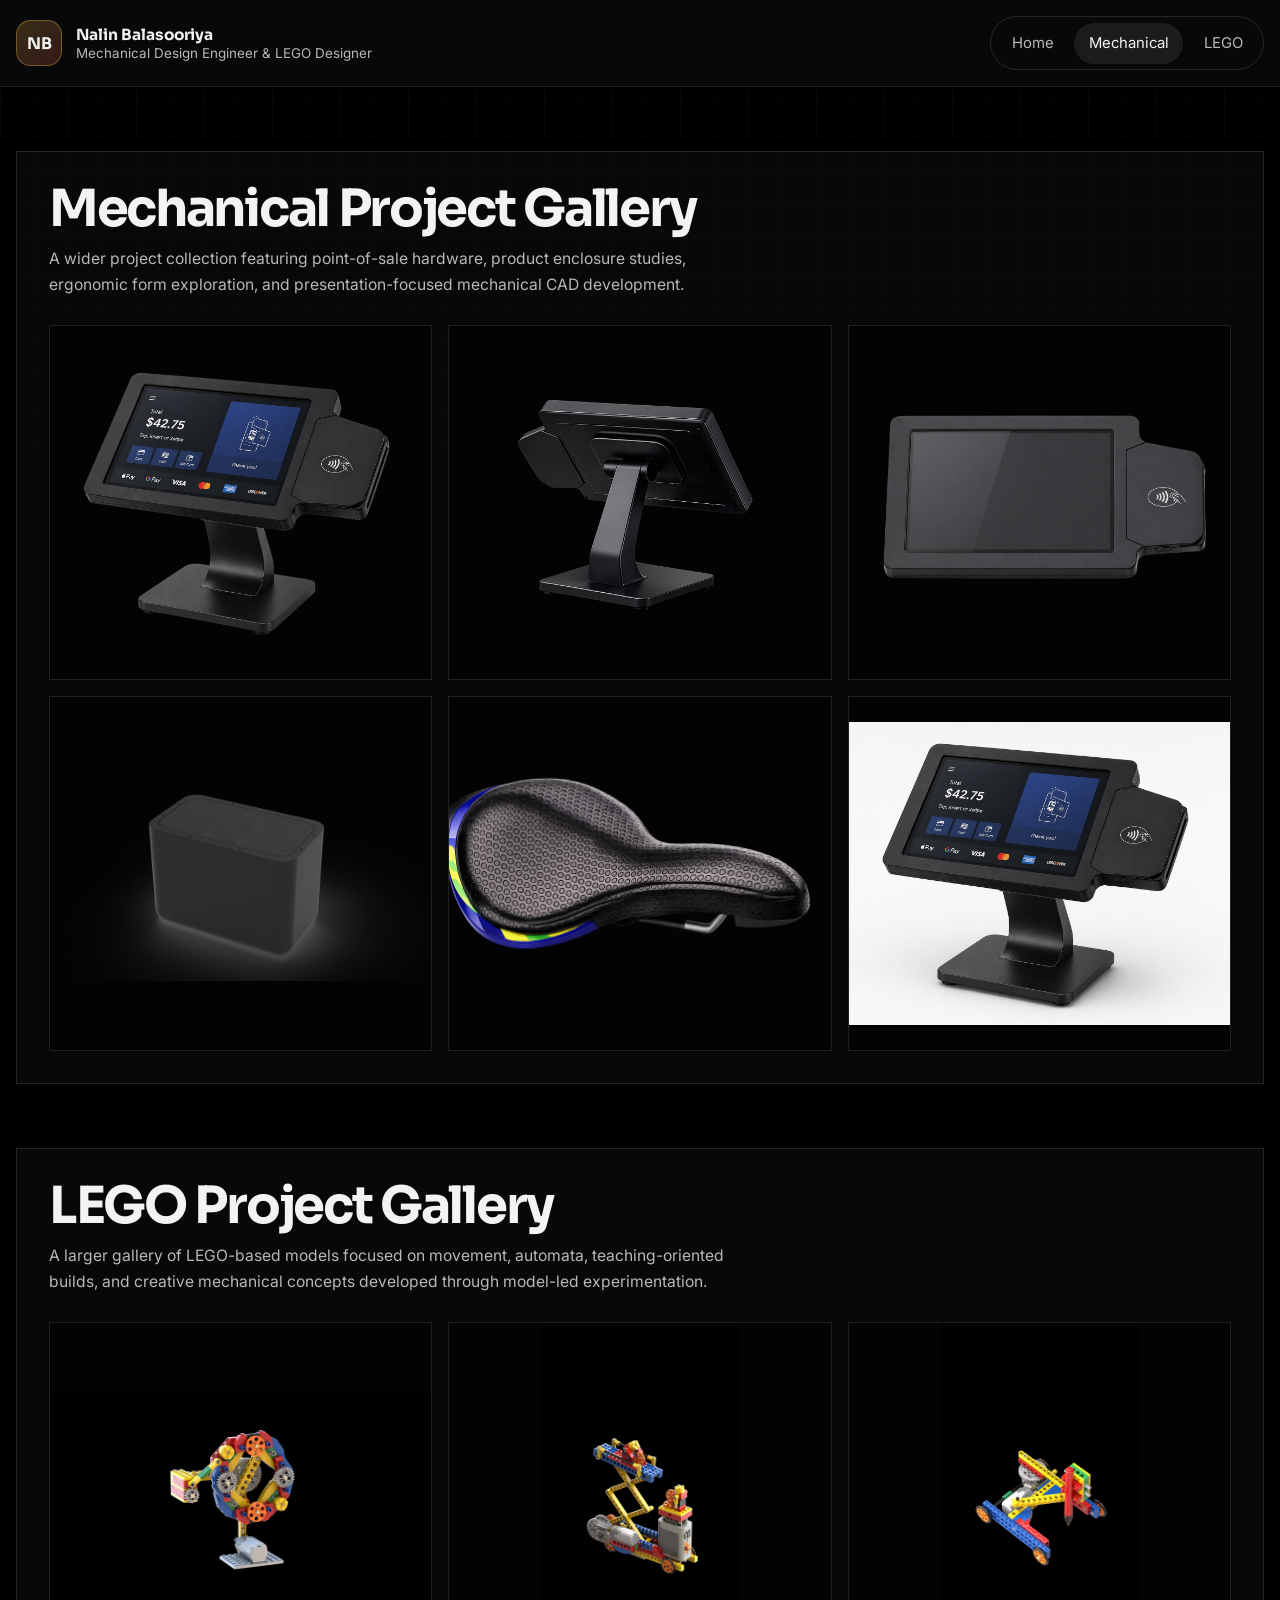
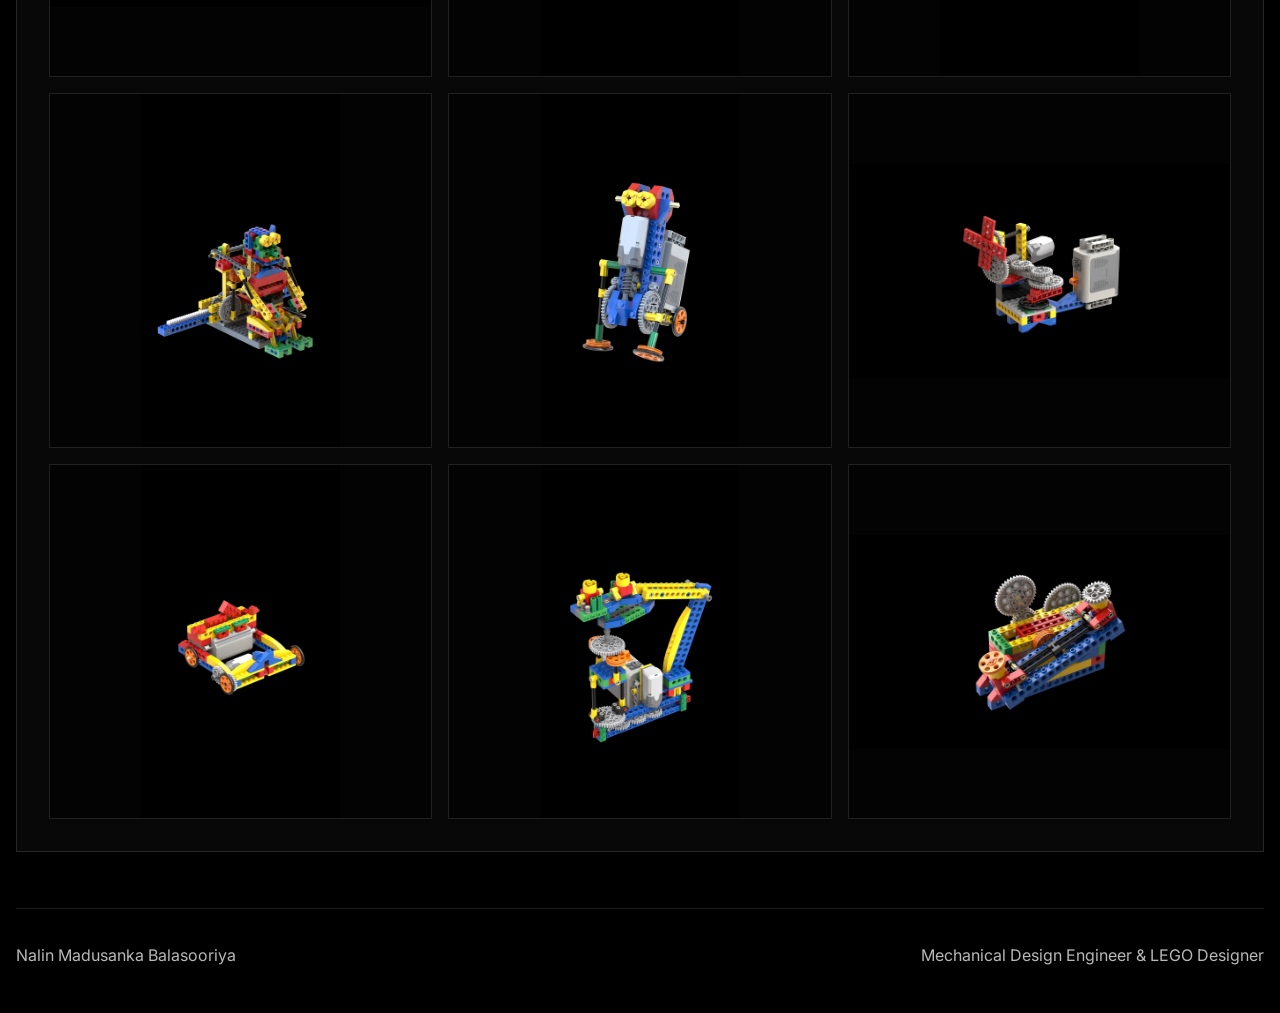
==== projects.html @ e6e5eb61 "Publish portfolio site" ====
<!DOCTYPE html>
<html lang="en">
  <head>
    <meta charset="UTF-8" />
    <meta name="viewport" content="width=device-width, initial-scale=1.0" />
    <title>Nalin Madusanka Balasooriya | Project Gallery</title>
    <meta
      name="description"
      content="Mechanical design and LEGO design project gallery for Nalin Madusanka Balasooriya."
    />
    <link rel="preconnect" href="https://fonts.googleapis.com" />
    <link rel="preconnect" href="https://fonts.gstatic.com" crossorigin />
    <link
      href="https://fonts.googleapis.com/css2?family=Inter:wght@400;500;600;700;800&family=Sora:wght@600;700;800&display=swap"
      rel="stylesheet"
    />
    <link rel="stylesheet" href="styles.css?v=4" />
  </head>
  <body>
    <header class="topbar">
      <div class="shell topbar-inner">
        <a class="brand" href="index.html#home" aria-label="Go to homepage">
          <span class="brand-mark">NB</span>
          <span class="brand-copy">
            <strong>Nalin Balasooriya</strong>
            <span>Mechanical Design Engineer & LEGO Designer</span>
          </span>
        </a>

        <button
          class="menu-toggle"
          type="button"
          aria-expanded="false"
          aria-controls="site-nav"
          aria-label="Toggle navigation"
        >
          <span></span>
          <span></span>
        </button>

        <nav class="nav" id="site-nav" aria-label="Primary navigation">
          <a href="index.html">Home</a>
          <a href="#mechanical-gallery">Mechanical</a>
          <a href="#lego-gallery">LEGO</a>
        </nav>
      </div>
    </header>

    <main>
      <section class="story-section section-dark" id="mechanical-gallery">
        <div class="shell story-grid">
          <aside class="story-index reveal" aria-hidden="true"></aside>

          <div class="story-content">
            <div class="project-showcase reveal">
              <div class="project-showcase-intro">
                <h2>Mechanical Project Gallery</h2>
                <p>
                  A wider project collection featuring point-of-sale hardware,
                  product enclosure studies, ergonomic form exploration, and
                  presentation-focused mechanical CAD development.
                </p>
              </div>

              <div class="archive-gallery">
                <article class="archive-gallery-card">
                  <img src="assets/projects/sample-pos-main.png" alt="POS machine hero render" loading="lazy" />
                </article>
                <article class="archive-gallery-card">
                  <img src="assets/projects/sample-pos-front-v2.png?v=2" alt="POS machine front render" loading="lazy" />
                </article>
                <article class="archive-gallery-card">
                  <img src="assets/projects/sample-pos-rear-v2.png?v=2" alt="POS machine rear render" loading="lazy" />
                </article>
                <article class="archive-gallery-card">
                  <img src="assets/projects/sample-box.png" alt="Box with lid concept render" loading="lazy" />
                </article>
                <article class="archive-gallery-card">
                  <img src="assets/projects/sample-seat.png" alt="Seat design render" loading="lazy" />
                </article>
                <article class="archive-gallery-card">
                  <img src="assets/projects/sample-pos-angle.png" alt="POS machine angled render" loading="lazy" />
                </article>
              </div>
            </div>
          </div>
        </div>
      </section>

      <section class="story-section section-dark" id="lego-gallery">
        <div class="shell story-grid">
          <aside class="story-index reveal" aria-hidden="true"></aside>

          <div class="story-content">
            <div class="project-showcase reveal">
              <div class="project-showcase-intro">
                <h2>LEGO Project Gallery</h2>
                <p>
                  A larger gallery of LEGO-based models focused on movement,
                  automata, teaching-oriented builds, and creative mechanical
                  concepts developed through model-led experimentation.
                </p>
              </div>

              <div class="archive-gallery">
                <article class="archive-gallery-card">
                  <img src="assets/projects/fortune-carousel.webp" alt="Fortune Carousel LEGO model" loading="lazy" />
                </article>
                <article class="archive-gallery-card">
                  <img src="assets/projects/scissors-lift.webp" alt="Scissors lift LEGO model" loading="lazy" />
                </article>
                <article class="archive-gallery-card">
                  <img src="assets/projects/pattern-drawing-machine.webp" alt="Pattern drawing machine LEGO model" loading="lazy" />
                </article>
                <article class="archive-gallery-card">
                  <img src="assets/projects/drummer.webp" alt="Drummer LEGO model" loading="lazy" />
                </article>
                <article class="archive-gallery-card">
                  <img src="assets/projects/snail-robot.webp" alt="Snail robot LEGO model" loading="lazy" />
                </article>
                <article class="archive-gallery-card">
                  <img src="assets/projects/turning-fan.webp" alt="Turning fan LEGO model" loading="lazy" />
                </article>
                <article class="archive-gallery-card">
                  <img src="assets/projects/delivery-buddy.webp" alt="Delivery Buddy LEGO model" loading="lazy" />
                </article>
                <article class="archive-gallery-card">
                  <img src="assets/projects/flexi.webp" alt="Flexi LEGO model" loading="lazy" />
                </article>
                <article class="archive-gallery-card">
                  <img src="assets/projects/seesaw.webp" alt="Seesaw LEGO model" loading="lazy" />
                </article>
              </div>
            </div>
          </div>
        </div>
      </section>
    </main>

    <footer class="footer">
      <div class="shell footer-inner">
        <p>Nalin Madusanka Balasooriya</p>
        <p>Mechanical Design Engineer & LEGO Designer</p>
      </div>
    </footer>

    <script src="script.js?v=4"></script>
  </body>
</html>
---- styles.css ----
:root {
  --bg: #0b0f1a;
  --bg-soft: #121212;
  --white: #f4f2ee;
  --white-soft: #ece8e1;
  --text-dark: #111111;
  --text-light: #f3f3f3;
  --muted-dark: #5b5b5b;
  --muted-light: #b8b8b8;
  --line-light: rgba(255, 255, 255, 0.12);
  --line-dark: rgba(0, 0, 0, 0.12);
  --accent: #2563eb;
  --accent-strong: #e7d993;
  --shadow: 0 24px 56px rgba(0, 0, 0, 0.28);
  --shell: 1260px;
}

* {
  box-sizing: border-box;
}

html {
  scroll-behavior: smooth;
}

section[id],
.about-block,
.contact-band {
  scroll-margin-top: 7.25rem;
}

body {
  margin: 0;
  background: var(--bg);
  color: var(--text-light);
  font-family: "Inter", sans-serif;
}

body::before {
  content: "";
  position: fixed;
  inset: 0;
  background-image:
    linear-gradient(rgba(255, 255, 255, 0.03) 1px, transparent 1px),
    linear-gradient(90deg, rgba(255, 255, 255, 0.03) 1px, transparent 1px);
  background-size: 34px 34px;
  mask-image: linear-gradient(180deg, rgba(0, 0, 0, 0.68), transparent 92%);
  pointer-events: none;
}

a {
  color: inherit;
  text-decoration: none;
}

button,
input,
textarea,
select {
  font: inherit;
}

img {
  max-width: 100%;
}

.shell {
  width: min(calc(100% - 2rem), var(--shell));
  margin: 0 auto;
}

.topbar {
  position: sticky;
  top: 0;
  z-index: 40;
  padding: 1rem 0;
  background: rgba(8, 8, 8, 0.84);
  backdrop-filter: blur(14px);
  border-bottom: 1px solid rgba(255, 255, 255, 0.08);
}

.topbar-inner {
  display: flex;
  align-items: center;
  justify-content: space-between;
  gap: 1rem;
}

.brand {
  display: inline-flex;
  align-items: center;
  gap: 0.85rem;
}

.brand-mark {
  display: grid;
  place-items: center;
  width: 2.9rem;
  height: 2.9rem;
  border: 1px solid rgba(227, 185, 74, 0.36);
  border-radius: 0.9rem;
  background: linear-gradient(135deg, rgba(227, 185, 74, 0.22), rgba(215, 91, 70, 0.22));
  font-family: "Sora", sans-serif;
  font-weight: 700;
}

.brand-copy {
  display: flex;
  flex-direction: column;
  gap: 0.08rem;
}

.brand-copy strong {
  font-family: "Sora", sans-serif;
  font-size: 0.96rem;
}

.brand-copy span:last-child {
  color: var(--muted-light);
  font-size: 0.84rem;
}

.nav {
  display: flex;
  align-items: center;
  gap: 0.35rem;
  padding: 0.35rem;
  border: 1px solid var(--line-light);
  border-radius: 999px;
}

.nav a {
  padding: 0.72rem 0.92rem;
  border-radius: 999px;
  color: var(--muted-light);
  font-size: 0.93rem;
  transition: background 180ms ease, color 180ms ease;
}

.nav a:hover,
.nav a:focus-visible,
.nav a.is-active {
  background: rgba(255, 255, 255, 0.08);
  color: var(--text-light);
}

.menu-toggle {
  display: none;
  width: 3rem;
  height: 3rem;
  border: 1px solid var(--line-light);
  border-radius: 999px;
  background: transparent;
  padding: 0;
}

.menu-toggle span {
  display: block;
  width: 1.15rem;
  height: 2px;
  margin: 0.34rem auto;
  background: var(--text-light);
  transition: transform 180ms ease;
}

.hero-band {
  padding: 0;
  background: #000000;
}

.hero-layout {
  display: grid;
  grid-template-columns: minmax(0, 1.9fr) minmax(220px, 0.5fr);
  gap: 2rem;
  align-items: center;
  min-height: calc(100vh - 5.3rem);
}

.hero-copy {
  display: grid;
  align-content: center;
  justify-items: start;
  max-width: 22rem;
  padding: 0;
}

.eyebrow,
.story-index span,
.case-kicker,
.experience-key span,
.hero-caption span {
  display: inline-flex;
  margin-bottom: 0.9rem;
  color: var(--accent);
  font-size: 0.76rem;
  font-weight: 700;
  letter-spacing: 0.14em;
  text-transform: uppercase;
}

.hero-band h1,
.story-content h2,
.case-text h2,
.contact-copy h2 {
  margin: 0;
  font-family: "Sora", sans-serif;
  letter-spacing: -0.045em;
  line-height: 0.96;
}

.hero-band h1 {
  font-size: clamp(2.4rem, 3.7vw, 3.6rem);
  max-width: 8ch;
  line-height: 1.03;
  font-weight: 600;
}

.hero-nameplate {
  margin: 0;
  color: rgba(255, 255, 255, 0.84);
  font-size: 1.28rem;
  font-weight: 500;
  white-space: nowrap;
  letter-spacing: 0.08em;
  line-height: 1;
}

.hero-subtitle {
  margin: 0;
  max-width: 28rem;
  color: #9ca3af;
  font-size: 1rem;
  font-weight: 400;
  line-height: 1.2;
}

.hero-discipline-buttons {
  display: flex;
  flex-wrap: wrap;
  gap: 0.85rem;
  margin-top: 1rem;
}

.discipline-button {
  display: inline-flex;
  align-items: center;
  justify-content: center;
  min-height: 2.7rem;
  padding: 0.68rem 1.05rem;
  border: 1px solid rgba(255, 255, 255, 0.22);
  border-radius: 999px;
  color: var(--text-light);
  font-size: 0.92rem;
  font-weight: 500;
  line-height: 1;
  background: rgba(255, 255, 255, 0.04);
  transition: background 180ms ease, border-color 180ms ease, transform 180ms ease;
}

.discipline-button:hover,
.discipline-button:focus-visible {
  background: rgba(255, 255, 255, 0.1);
  border-color: rgba(255, 255, 255, 0.34);
  transform: translateY(-1px);
}

.hero-headline,
.hero-text,
.story-content p,
.experience-detail p,
.case-text p,
.muted-copy,
.contact-copy p,
.identity-inner p,
.identity-inner span,
.identity-meta a,
.identity-meta span {
  line-height: 1.75;
}

.hero-gallery {
  position: relative;
  min-height: 100%;
}

.hero-showcase,
.hero-frame,
.case-study,
.panel,
.experience-row,
.contact-sheet,
.identity-inner {
  box-shadow: var(--shadow);
}

.hero-showcase {
  position: relative;
  min-height: 50rem;
}

.hero-frame {
  overflow: hidden;
  border: none;
  background: #000000;
}

.hero-frame img {
  display: block;
  width: 100%;
  height: 100%;
  object-fit: contain;
  object-position: center center;
  transform: scale(1.16);
  filter: contrast(1.04);
}

.hero-frame-large {
  position: absolute;
  inset: 0;
}

.about-contact-section {
  padding: 4.5rem 0 0;
  background: #000000;
  color: var(--text-light);
}

.about-block {
  max-width: 100%;
}

.about-block h2 {
  margin: 0 0 1.6rem;
  font-family: "Sora", sans-serif;
  font-size: clamp(2.1rem, 3.2vw, 3.1rem);
  line-height: 1;
}

.about-block p {
  max-width: 92rem;
  margin: 0 0 1rem;
  color: rgba(255, 255, 255, 0.84);
  font-size: 1rem;
  line-height: 1.72;
}

.contact-band {
  display: grid;
  grid-template-columns: 155px minmax(0, 1fr);
  column-gap: 0.75rem;
  margin-top: 8rem;
  background: var(--white);
  color: var(--text-dark);
  box-shadow: var(--shadow);
  overflow: hidden;
}

.contact-band-visual {
  min-height: 5.8rem;
  background: #d9d9d9;
}

.contact-band-photo {
  display: block;
  width: 100%;
  height: 100%;
  object-fit: cover;
  object-position: center top;
  transform: scale(1.18);
  transform-origin: center top;
  filter: grayscale(1);
}

.contact-band-details {
  display: grid;
  grid-template-columns: 1fr 1fr;
  gap: 1rem;
  padding: 0.55rem 1rem;
}

.contact-band-person h3,
.contact-band-info h3 {
  margin: 0;
  font-family: "Sora", sans-serif;
  font-size: 1.08rem;
  line-height: 0.9;
}

.contact-band-info h3 {
  font-size: 1.82rem;
}

.contact-band-person span,
.contact-band-info a {
  display: block;
}

.contact-band-person span {
  margin-top: 0.34rem;
  color: rgba(17, 17, 17, 0.52);
  font-size: 1rem;
  line-height: 1.15;
}

.contact-band-info {
  text-align: right;
  display: grid;
  justify-items: end;
  align-content: start;
  row-gap: 0.2rem;
}

.contact-band-info h3 {
  margin-bottom: 0.1rem;
}

.contact-band-info a {
  margin-top: 0;
  padding: 0;
  color: rgba(17, 17, 17, 0.72);
  font-size: 0.98rem;
  line-height: 1;
}

.contact-band-link {
  display: inline-grid;
  grid-template-columns: auto 1.15rem;
  align-items: center;
  column-gap: 0.65rem;
  width: auto;
  justify-content: end;
}

.contact-band-info a.contact-band-link {
  display: inline-grid;
}

.contact-band-link span:first-child {
  text-align: right;
}

.contact-band-icon {
  display: inline-flex;
  align-items: center;
  justify-content: center;
  width: 1.15rem;
  height: 1.15rem;
  color: #111111;
  flex: 0 0 auto;
  justify-self: end;
}

.contact-band-icon svg {
  display: block;
  width: 100%;
  height: 100%;
  fill: currentColor;
}

.story-section {
  padding: 4rem 0 0;
}

.section-light {
  background: var(--white);
  color: var(--text-dark);
}

.section-dark {
  background: #000000;
  color: var(--text-light);
}

.story-grid {
  display: grid;
  grid-template-columns: 180px minmax(0, 1fr);
  gap: 2rem;
  align-items: start;
}

.story-index {
  position: sticky;
  top: 6.6rem;
}

.story-index p {
  margin: 0;
  font-family: "Sora", sans-serif;
  font-size: 1.08rem;
  line-height: 1.1;
}

.section-light .story-index p,
.section-light .story-content p,
.section-light .experience-detail p,
.section-light .muted-copy,
.section-light .data-list {
  color: var(--muted-dark);
}

.section-dark .story-content p,
.section-dark .experience-detail p,
.section-dark .data-list,
.section-dark .contact-copy p {
  color: var(--muted-light);
}

.story-content h2 {
  font-size: clamp(2rem, 4vw, 4rem);
  max-width: 16ch;
  margin-bottom: 1rem;
}

.split-panels,
.credential-columns,
.project-pair {
  display: grid;
  gap: 1.25rem;
}

.split-panels {
  grid-template-columns: 1.15fr 0.85fr;
}

.credential-columns {
  grid-template-columns: 0.9fr 1.1fr;
}

.project-pair {
  grid-template-columns: repeat(2, minmax(0, 1fr));
  margin-top: 1.25rem;
}

.panel {
  padding: 1.6rem;
}

.panel-dark {
  border: 1px solid var(--line-light);
  background: rgba(255, 255, 255, 0.02);
}

.panel-light {
  border: 1px solid var(--line-dark);
  background: var(--white-soft);
}

.panel h2 {
  margin: 0 0 1rem;
  font-family: "Sora", sans-serif;
  font-size: 1.5rem;
  line-height: 1.1;
}

.data-list {
  margin: 0;
  padding-left: 1.2rem;
  line-height: 1.8;
}

.tag-grid {
  display: grid;
  grid-template-columns: repeat(2, minmax(0, 1fr));
  gap: 0.8rem;
}

.tag-grid span,
.case-tags li {
  display: inline-flex;
  align-items: center;
  justify-content: center;
  min-height: 3rem;
  padding: 0.6rem 0.8rem;
}

.section-dark .tag-grid span {
  border: 1px solid var(--line-light);
  background: rgba(255, 255, 255, 0.03);
}

.experience-stack {
  display: grid;
  gap: 1rem;
}

.experience-row {
  display: grid;
  grid-template-columns: 220px minmax(0, 1fr);
  gap: 1.5rem;
  padding: 1.45rem 1.5rem;
  border: 1px solid var(--line-dark);
  background: #fff;
}

.experience-key strong,
.experience-detail h3 {
  font-family: "Sora", sans-serif;
}

.experience-key strong {
  display: block;
  font-size: 1.05rem;
}

.experience-detail h3 {
  margin: 0 0 0.55rem;
  font-size: 1.25rem;
}

.experience-meta {
  margin: 0 0 0.8rem;
  color: rgba(17, 17, 17, 0.6);
  font-weight: 600;
}

.experience-page {
  background: #000000;
}

#credentials {
  background: #000000;
}

.experience-page .story-grid,
#projects .story-grid,
#credentials .story-grid,
#contact .story-grid,
#mechanical-projects .story-grid,
#lego-projects .story-grid,
#project-archive .story-grid,
#mechanical-gallery .story-grid,
#lego-gallery .story-grid {
  grid-template-columns: 1fr;
}

.experience-page .story-index,
#projects .story-index,
#credentials .story-index,
#contact .story-index,
#mechanical-projects .story-index,
#lego-projects .story-index,
#project-archive .story-index,
#mechanical-gallery .story-index,
#lego-gallery .story-index {
  display: none;
}

#mechanical-gallery .story-content,
#lego-gallery .story-content,
#mechanical-gallery .project-showcase,
#lego-gallery .project-showcase,
#mechanical-gallery .archive-gallery,
#lego-gallery .archive-gallery {
  width: 100%;
  max-width: none;
}

.experience-board {
  display: grid;
  gap: 3.25rem;
  padding-top: 0.2rem;
}

.resume-row {
  display: grid;
  grid-template-columns: 120px minmax(0, 1fr);
  gap: 1.5rem;
  align-items: start;
}

.resume-label {
  writing-mode: vertical-rl;
  transform: rotate(180deg);
  color: rgba(255, 255, 255, 0.58);
  font-size: 0.88rem;
  font-weight: 500;
  letter-spacing: 0.06em;
}

.resume-track {
  display: grid;
  grid-template-columns: repeat(auto-fit, minmax(180px, 1fr));
  gap: 1.6rem;
}

.resume-card {
  min-height: 100%;
  display: grid;
  align-content: start;
  grid-template-rows: auto minmax(7.6rem, auto) auto auto;
}

.resume-track-education .resume-card {
  grid-template-rows: auto minmax(9.8rem, auto) auto auto;
}

.resume-track-education .resume-card h3 {
  min-height: 9.8rem;
}

.resume-number {
  display: inline-block;
  margin-bottom: 0.85rem;
  color: rgba(255, 255, 255, 0.9);
  font-size: 2rem;
  font-weight: 300;
  line-height: 1;
}

.resume-card h3 {
  margin: 0 0 1.25rem;
  color: #ffffff;
  font-family: "Inter", sans-serif;
  font-size: clamp(1.25rem, 1.45vw, 1.9rem);
  font-weight: 600;
  line-height: 1.16;
}

.resume-meta,
.resume-location {
  margin: 0;
  color: rgba(255, 255, 255, 0.5);
  font-size: 0.98rem;
  line-height: 1.45;
  text-transform: uppercase;
}

.resume-location {
  margin-top: 0.35rem;
}

.case-study {
  overflow: hidden;
  border: 1px solid var(--line-light);
  background: rgba(255, 255, 255, 0.03);
}

.case-study-light {
  border-color: rgba(255, 255, 255, 0.12);
  background: var(--white);
  color: var(--text-dark);
}

.case-media {
  background: #000;
}

.case-media img {
  display: block;
  width: 100%;
  height: 100%;
  object-fit: contain;
  padding: 1rem;
}

.case-media.wide {
  min-height: 24rem;
}

.case-media.portrait {
  min-height: 28rem;
}

.case-text {
  padding: 1.6rem;
}

.case-text h2 {
  font-size: clamp(1.8rem, 3vw, 3rem);
  margin-bottom: 0.85rem;
}

.case-study-light .case-text p {
  color: rgba(17, 17, 17, 0.66);
}

.case-tags {
  display: flex;
  flex-wrap: wrap;
  gap: 0.7rem;
  margin: 1.1rem 0 0;
  padding: 0;
  list-style: none;
}

.case-study-light .case-tags li {
  border: 1px solid rgba(17, 17, 17, 0.12);
  background: rgba(17, 17, 17, 0.04);
}

.case-study:not(.case-study-light) .case-tags li {
  border: 1px solid var(--line-light);
  background: rgba(255, 255, 255, 0.04);
}

.mosaic-gallery {
  display: grid;
  grid-template-columns: repeat(4, minmax(0, 1fr));
  gap: 1rem;
  margin-top: 1.25rem;
}

.mosaic-gallery article {
  overflow: hidden;
  border: 1px solid var(--line-light);
  background: rgba(255, 255, 255, 0.02);
}

.mosaic-gallery img {
  display: block;
  width: 100%;
  aspect-ratio: 4 / 3;
  object-fit: contain;
  padding: 0.8rem;
  background: #000;
}

.mosaic-gallery span {
  display: block;
  padding: 0.9rem 1rem;
  font-family: "Sora", sans-serif;
}

.collab-hero {
  display: grid;
  grid-template-columns: minmax(260px, 0.95fr) minmax(0, 1.9fr);
  border: 1px solid rgba(255, 255, 255, 0.08);
  background: #000000;
  overflow: hidden;
}

.collab-intro {
  display: flex;
  align-items: center;
  justify-content: center;
  min-height: 13rem;
  padding: 1.7rem;
  background: #f4f2ee;
}

.collab-intro h2 {
  margin: 0;
  max-width: 12ch;
  text-align: center;
  color: #111111;
  font-family: "Inter", sans-serif;
  font-size: clamp(1.5rem, 2vw, 2.2rem);
  font-weight: 500;
  line-height: 1.04;
  text-transform: uppercase;
}

.collab-visual {
  min-height: 13rem;
  background:
    radial-gradient(circle at 30% 20%, rgba(255, 255, 255, 0.18), transparent 34%),
    linear-gradient(135deg, rgba(255, 255, 255, 0.08), rgba(255, 255, 255, 0.01));
}

.collab-visual img {
  display: block;
  width: 100%;
  height: 100%;
  object-fit: cover;
  object-position: center;
  filter: grayscale(1) contrast(1.05);
}

.collab-grid {
  display: grid;
  grid-template-columns: repeat(4, minmax(0, 1fr));
  gap: 2.3rem 1.8rem;
  padding-top: 2rem;
}

.collab-card {
  display: grid;
  align-content: start;
  grid-template-rows: minmax(2.2rem, auto) auto;
  gap: 0.12rem;
}

.collab-card:nth-child(-n+4) {
  grid-template-rows: 5rem auto auto;
  gap: 0.12rem;
}

.collab-logo {
  display: inline-flex;
  align-items: center;
  justify-content: center;
  width: fit-content;
  min-width: 4.1rem;
  min-height: 2.2rem;
  padding: 0.2rem 0.7rem;
  border: 1px solid rgba(255, 255, 255, 0.12);
  color: #ffffff;
  font-family: "Sora", sans-serif;
  font-size: 1.25rem;
  font-weight: 700;
  letter-spacing: 0.08em;
  text-transform: uppercase;
}

.collab-logo-image {
  display: flex;
  align-items: center;
  min-width: 0;
  min-height: 0;
  padding: 0;
  border: none;
  background: transparent;
}

.collab-card:nth-child(-n+4) .collab-logo-image {
  height: 5rem;
}

.collab-logo-image img {
  display: block;
  width: auto;
  max-width: 100%;
  height: 4rem;
  object-fit: contain;
}

.collab-card:nth-child(1) .collab-logo-image img {
  height: 5rem;
}

.collab-card:nth-child(1) .collab-logo-image {
  margin-left: -0.45rem;
}

.collab-card:nth-child(2) .collab-logo-image img {
  height: 3.5rem;
}

.collab-card:nth-child(2) {
  gap: 0.12rem;
}



.collab-card h3 {
  margin: 0;
  color: #ffffff;
  font-family: "Inter", sans-serif;
  font-size: clamp(1.15rem, 1.4vw, 1.55rem);
  font-weight: 600;
  line-height: 1.15;
  align-self: start;
}

.collab-card p {
  margin: 0;
  color: rgba(255, 255, 255, 0.58);
  font-size: 0.98rem;
  line-height: 1.3;
}

.competency-layout {
  display: grid;
  grid-template-columns: minmax(260px, 0.9fr) minmax(0, 1.7fr);
  gap: 2rem;
}

.competency-left {
  display: grid;
  grid-template-rows: auto 1fr;
  gap: 0.9rem;
}

.competency-heading-box {
  min-height: 11rem;
  padding: 1.7rem;
  background: #f4f2ee;
}

.competency-heading-box h2 {
  margin: 0;
  max-width: 11ch;
  color: #111111;
  font-family: "Inter", sans-serif;
  font-size: clamp(1.55rem, 2vw, 2.25rem);
  font-weight: 500;
  line-height: 1.06;
  text-transform: uppercase;
}

.competency-image-box {
  overflow: hidden;
  min-height: 26rem;
  border: 1px solid rgba(255, 255, 255, 0.08);
  background: #030303;
}

.competency-image-box img {
  display: block;
  width: 100%;
  height: 100%;
  object-fit: cover;
  object-position: center;
  filter: grayscale(1) contrast(1.05);
}

.competency-right {
  display: grid;
  gap: 2rem;
}

.competency-top {
  display: grid;
  grid-template-columns: minmax(0, 1.15fr) minmax(280px, 0.85fr);
  gap: 2rem;
}

.competency-panel h3 {
  margin: 0 0 1.2rem;
  color: #ffffff;
  font-family: "Sora", sans-serif;
  font-size: clamp(1.55rem, 2vw, 2.35rem);
  line-height: 1.05;
  text-transform: uppercase;
}

.competency-list {
  margin: 0;
  padding-left: 1.25rem;
  color: rgba(255, 255, 255, 0.82);
  font-size: 1rem;
  line-height: 1.7;
}

.competency-list li + li {
  margin-top: 0.4rem;
}

.software-grid {
  display: grid;
  grid-template-columns: repeat(3, minmax(0, 1fr));
  gap: 1rem 0.9rem;
}

.software-item {
  display: grid;
  justify-items: center;
  gap: 0.45rem;
}

.software-item span {
  display: grid;
  place-items: center;
  width: 4.15rem;
  aspect-ratio: 1 / 1;
  border: 1px solid rgba(255, 255, 255, 0.28);
  color: #ffffff;
  font-family: "Sora", sans-serif;
  font-size: 1.45rem;
  font-weight: 700;
  letter-spacing: 0.04em;
}

.software-icon-image img {
  display: block;
  width: 2.35rem;
  height: 2.35rem;
  object-fit: contain;
}

.software-item small {
  color: rgba(255, 255, 255, 0.58);
  font-size: 0.74rem;
  line-height: 1.25;
  text-align: center;
}

.patent-grid {
  display: grid;
  grid-template-columns: repeat(2, minmax(0, 1fr));
  gap: 1.4rem;
}

.patent-card {
  border: 1px solid rgba(255, 255, 255, 0.08);
  background: rgba(255, 255, 255, 0.02);
  overflow: hidden;
}

.patent-copy {
  min-height: 5.2rem;
  padding: 1rem 1.1rem;
  background: #f4f2ee;
}

.patent-copy p {
  margin: 0;
  color: #111111;
  font-size: 0.98rem;
  line-height: 1.35;
}

.patent-media {
  min-height: 11rem;
  background: #000000;
}

.patent-media img {
  display: block;
  width: 100%;
  height: 100%;
  object-fit: cover;
  object-position: center;
}

.project-showcase {
  display: grid;
  gap: 1.7rem;
  padding: 2rem;
  border: 1px solid var(--line-light);
  background: rgba(255, 255, 255, 0.03);
}

.project-showcase-intro {
  display: grid;
  gap: 0.8rem;
  max-width: 46rem;
}

.project-showcase-intro h2 {
  margin: 0;
  font-size: clamp(2rem, 4vw, 3.3rem);
  max-width: none;
}

.project-showcase-intro p {
  margin: 0;
  max-width: 44rem;
  color: rgba(255, 255, 255, 0.68);
  font-size: 0.98rem;
  line-height: 1.65;
}

.project-showcase-grid {
  display: grid;
  grid-template-columns: repeat(3, minmax(0, 1fr));
  gap: 1.1rem;
}

.project-showcase-action {
  display: flex;
  justify-content: flex-start;
}

.project-more-button {
  display: inline-flex;
  align-items: center;
  justify-content: center;
  min-height: 2.85rem;
  padding: 0.72rem 1.2rem;
  border: 1px solid rgba(255, 255, 255, 0.22);
  border-radius: 999px;
  background: rgba(255, 255, 255, 0.04);
  color: #ffffff;
  font-size: 0.92rem;
  font-weight: 500;
  line-height: 1;
  cursor: pointer;
  transition: background 180ms ease, border-color 180ms ease, transform 180ms ease;
}

.project-more-button:hover,
.project-more-button:focus-visible {
  background: rgba(255, 255, 255, 0.1);
  border-color: rgba(255, 255, 255, 0.34);
  transform: translateY(-1px);
}

.project-sample {
  overflow: hidden;
  border: 1px solid rgba(255, 255, 255, 0.08);
  background: rgba(255, 255, 255, 0.02);
}

.project-sample-featured {
  grid-column: span 2;
  grid-row: span 2;
}

.project-sample-wide {
  grid-column: span 2;
}

.project-sample img {
  display: block;
  width: 100%;
  aspect-ratio: 1 / 1;
  object-fit: contain;
  object-position: center;
  background: #020202;
}

.project-sample-featured img {
  aspect-ratio: 1.55 / 1;
}

.project-sample-wide img {
  aspect-ratio: 1.55 / 1;
}

.project-sample-duo {
  display: grid;
  grid-template-columns: repeat(2, minmax(0, 1fr));
  gap: 1px;
  background: rgba(255, 255, 255, 0.08);
}

.project-sample-duo img {
  display: block;
  width: 100%;
  aspect-ratio: 1.08 / 1;
  object-fit: contain;
  object-position: center;
  background: #050505;
}

.project-sample-caption {
  display: grid;
  gap: 0.3rem;
  padding: 0.9rem 1rem 1rem;
}

.project-sample-caption h3 {
  margin: 0;
  font-family: "Sora", sans-serif;
  font-size: 1rem;
  line-height: 1.05;
}

.project-sample-caption p {
  margin: 0;
  color: rgba(255, 255, 255, 0.58);
  font-size: 0.82rem;
  line-height: 1.45;
}

.archive-gallery {
  display: grid;
  grid-template-columns: repeat(3, minmax(0, 1fr));
  gap: 1rem;
}

.archive-gallery-card {
  overflow: hidden;
  border: 1px solid rgba(255, 255, 255, 0.08);
  background: rgba(255, 255, 255, 0.02);
}

.archive-gallery-card img {
  display: block;
  width: 100%;
  aspect-ratio: 1.08 / 1;
  object-fit: contain;
  object-position: center;
  background: #030303;
}

.footer {
  padding: 3.5rem 0 2rem;
  background: #000000;
}

.footer-inner {
  display: flex;
  justify-content: space-between;
  gap: 1rem;
  color: var(--muted-light);
  border-top: 1px solid rgba(255, 255, 255, 0.1);
  padding-top: 1.2rem;
}

.reveal {
  opacity: 0;
  transform: translateY(24px);
  transition: opacity 650ms ease, transform 650ms ease;
}

.reveal.is-visible {
  opacity: 1;
  transform: translateY(0);
}

@media (prefers-reduced-motion: reduce) {
  html {
    scroll-behavior: auto;
  }

  .reveal,
  .nav a,
  .button,
  .menu-toggle span {
    transition: none;
  }

  .reveal {
    opacity: 1;
    transform: none;
  }
}

@media (max-width: 1100px) {
  .hero-layout,
  .story-grid,
  .split-panels,
  .credential-columns,
  .project-pair,
  .mosaic-gallery,
  .hero-gallery,
  .experience-row,
  .contact-band,
  .contact-band-details,
  .project-showcase-grid {
    grid-template-columns: 1fr;
  }

  .hero-layout {
    min-height: auto;
    grid-template-columns: 1fr;
    gap: 2rem;
  }

  .story-index {
    position: static;
  }

  .resume-row {
    grid-template-columns: 1fr;
    gap: 1rem;
  }

  .resume-label {
    writing-mode: initial;
    transform: none;
  }

  .resume-track {
    grid-template-columns: repeat(2, minmax(0, 1fr));
  }

  .collab-hero,
  .collab-grid,
  .competency-layout,
  .competency-top,
  .patent-grid,
  .archive-gallery {
    grid-template-columns: 1fr;
  }

  .contact-band-info {
    text-align: left;
  }
}

@media (max-width: 760px) {
  .shell {
    width: min(calc(100% - 1.2rem), var(--shell));
  }

  .topbar-inner {
    flex-wrap: wrap;
  }

  .menu-toggle {
    display: block;
  }

  .nav {
    display: none;
    width: 100%;
    flex-direction: column;
    align-items: stretch;
    border-radius: 1.2rem;
    padding: 0.7rem;
  }

  .nav.is-open {
    display: flex;
  }

  .menu-toggle[aria-expanded="true"] span:first-child {
    transform: translateY(6px) rotate(45deg);
  }

  .menu-toggle[aria-expanded="true"] span:last-child {
    transform: translateY(-6px) rotate(-45deg);
  }

  .hero-showcase {
    min-height: 24rem;
  }

  .resume-track {
    grid-template-columns: 1fr;
    gap: 2rem;
  }

  .collab-intro,
  .collab-visual {
    min-height: 10rem;
  }

  .competency-image-box {
    min-height: 18rem;
  }

  .software-grid {
    grid-template-columns: repeat(2, minmax(0, 1fr));
  }

  .hero-frame-large {
    inset: 0;
  }

  .project-showcase,
  .footer-inner {
    text-align: left;
  }

  .project-sample-featured {
    grid-column: span 1;
    grid-row: span 1;
  }

  .project-sample-wide {
    grid-column: span 1;
  }

  .project-sample-duo {
    grid-template-columns: 1fr;
  }

  .contact-band {
    margin-top: 4rem;
  }

  .contact-band-visual {
    min-height: 5.6rem;
  }
}
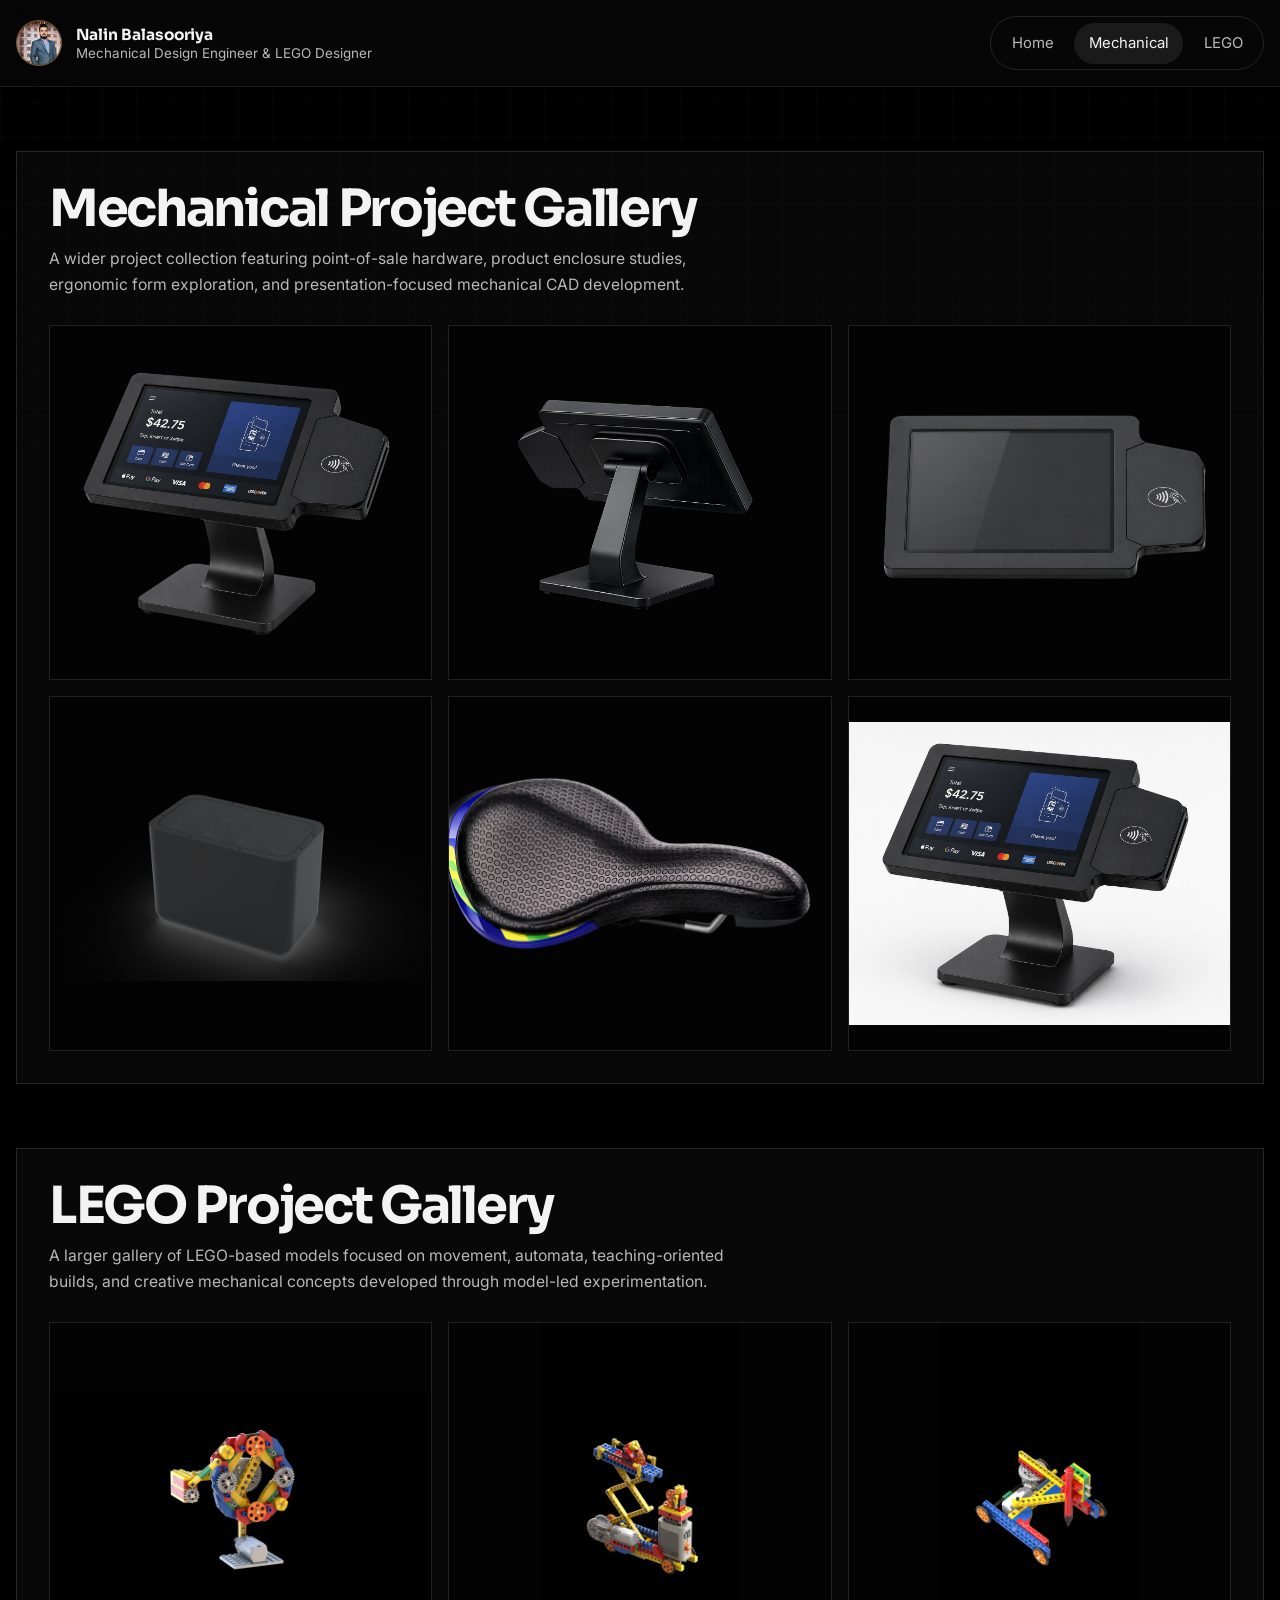
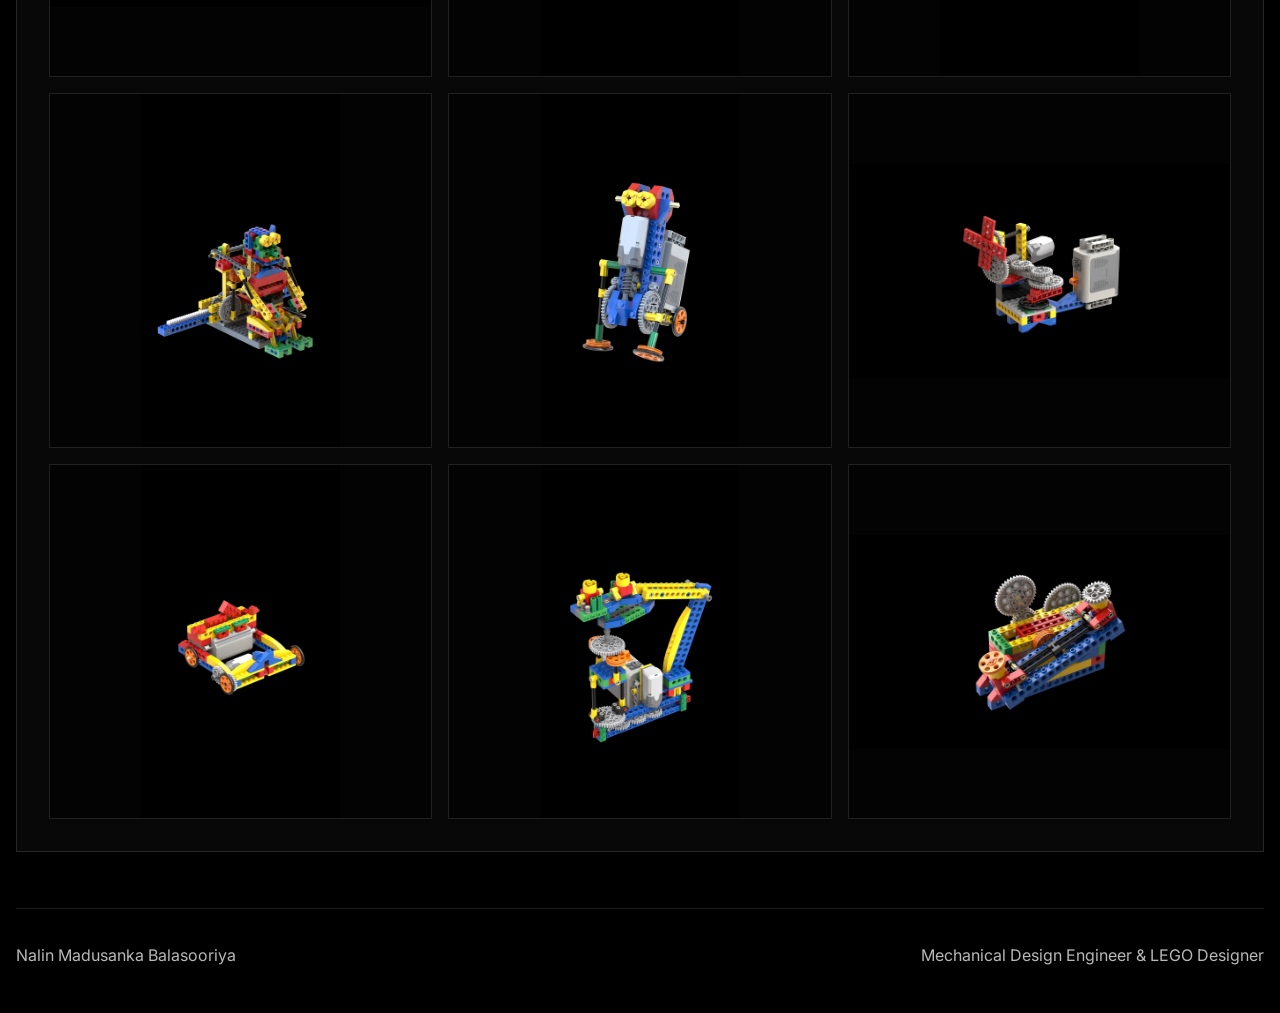
==== commit 1db279aa: "Add profile photo to site header" ====
--- a/projects.html
+++ b/projects.html
@@ -14,13 +14,20 @@
       href="https://fonts.googleapis.com/css2?family=Inter:wght@400;500;600;700;800&family=Sora:wght@600;700;800&display=swap"
       rel="stylesheet"
     />
-    <link rel="stylesheet" href="styles.css?v=4" />
+    <link rel="stylesheet" href="styles.css?v=5" />
   </head>
   <body>
     <header class="topbar">
       <div class="shell topbar-inner">
         <a class="brand" href="index.html#home" aria-label="Go to homepage">
-          <span class="brand-mark">NB</span>
+          <span class="brand-mark" aria-hidden="true">
+            <img
+              src="assets/profile/nalin-profile.png"
+              alt=""
+              loading="eager"
+              decoding="async"
+            />
+          </span>
           <span class="brand-copy">
             <strong>Nalin Balasooriya</strong>
             <span>Mechanical Design Engineer & LEGO Designer</span>
--- a/styles.css
+++ b/styles.css
@@ -1,5 +1,5 @@
 :root {
-  --bg: #0b0f1a;
+  --bg: #000000;
   --bg-soft: #121212;
   --white: #f4f2ee;
   --white-soft: #ece8e1;
@@ -24,8 +24,7 @@
 }
 
 section[id],
-.about-block,
-.contact-band {
+.about-block {
   scroll-margin-top: 7.25rem;
 }
 
@@ -93,15 +92,25 @@
 }
 
 .brand-mark {
-  display: grid;
-  place-items: center;
+  display: inline-flex;
+  align-items: center;
+  justify-content: center;
+  overflow: hidden;
+  flex-shrink: 0;
   width: 2.9rem;
   height: 2.9rem;
   border: 1px solid rgba(227, 185, 74, 0.36);
-  border-radius: 0.9rem;
+  border-radius: 999px;
   background: linear-gradient(135deg, rgba(227, 185, 74, 0.22), rgba(215, 91, 70, 0.22));
-  font-family: "Sora", sans-serif;
-  font-weight: 700;
+  box-shadow: 0 10px 24px rgba(0, 0, 0, 0.24);
+}
+
+.brand-mark img {
+  width: 100%;
+  height: 100%;
+  object-fit: cover;
+  object-position: center;
+  display: block;
 }
 
 .brand-copy {
@@ -344,117 +353,8 @@
   line-height: 1.72;
 }
 
-.contact-band {
-  display: grid;
-  grid-template-columns: 155px minmax(0, 1fr);
-  column-gap: 0.75rem;
-  margin-top: 8rem;
-  background: var(--white);
-  color: var(--text-dark);
-  box-shadow: var(--shadow);
-  overflow: hidden;
-}
-
-.contact-band-visual {
-  min-height: 5.8rem;
-  background: #d9d9d9;
-}
-
-.contact-band-photo {
-  display: block;
-  width: 100%;
-  height: 100%;
-  object-fit: cover;
-  object-position: center top;
-  transform: scale(1.18);
-  transform-origin: center top;
-  filter: grayscale(1);
-}
-
-.contact-band-details {
-  display: grid;
-  grid-template-columns: 1fr 1fr;
-  gap: 1rem;
-  padding: 0.55rem 1rem;
-}
-
-.contact-band-person h3,
-.contact-band-info h3 {
-  margin: 0;
-  font-family: "Sora", sans-serif;
-  font-size: 1.08rem;
-  line-height: 0.9;
-}
-
-.contact-band-info h3 {
-  font-size: 1.82rem;
-}
-
-.contact-band-person span,
-.contact-band-info a {
-  display: block;
-}
-
-.contact-band-person span {
-  margin-top: 0.34rem;
-  color: rgba(17, 17, 17, 0.52);
-  font-size: 1rem;
-  line-height: 1.15;
-}
-
-.contact-band-info {
-  text-align: right;
-  display: grid;
-  justify-items: end;
-  align-content: start;
-  row-gap: 0.2rem;
-}
-
-.contact-band-info h3 {
-  margin-bottom: 0.1rem;
-}
-
-.contact-band-info a {
-  margin-top: 0;
-  padding: 0;
-  color: rgba(17, 17, 17, 0.72);
-  font-size: 0.98rem;
-  line-height: 1;
-}
-
-.contact-band-link {
-  display: inline-grid;
-  grid-template-columns: auto 1.15rem;
-  align-items: center;
-  column-gap: 0.65rem;
-  width: auto;
-  justify-content: end;
-}
-
-.contact-band-info a.contact-band-link {
-  display: inline-grid;
-}
-
-.contact-band-link span:first-child {
-  text-align: right;
-}
-
-.contact-band-icon {
-  display: inline-flex;
-  align-items: center;
-  justify-content: center;
-  width: 1.15rem;
-  height: 1.15rem;
-  color: #111111;
-  flex: 0 0 auto;
-  justify-self: end;
-}
-
-.contact-band-icon svg {
-  display: block;
-  width: 100%;
-  height: 100%;
-  fill: currentColor;
+.about-block p:last-child {
+  margin-bottom: 0;
 }
 
 .story-section {
@@ -624,7 +524,6 @@
 .experience-page .story-grid,
 #projects .story-grid,
 #credentials .story-grid,
-#contact .story-grid,
 #mechanical-projects .story-grid,
 #lego-projects .story-grid,
 #project-archive .story-grid,
@@ -636,7 +535,6 @@
 .experience-page .story-index,
 #projects .story-index,
 #credentials .story-index,
-#contact .story-index,
 #mechanical-projects .story-index,
 #lego-projects .story-index,
 #project-archive .story-index,
@@ -1317,8 +1215,6 @@
   .mosaic-gallery,
   .hero-gallery,
   .experience-row,
-  .contact-band,
-  .contact-band-details,
   .project-showcase-grid {
     grid-template-columns: 1fr;
   }
@@ -1356,9 +1252,6 @@
     grid-template-columns: 1fr;
   }
 
-  .contact-band-info {
-    text-align: left;
-  }
 }
 
 @media (max-width: 760px) {
@@ -1438,12 +1331,4 @@
   .project-sample-duo {
     grid-template-columns: 1fr;
   }
-
-  .contact-band {
-    margin-top: 4rem;
-  }
-
-  .contact-band-visual {
-    min-height: 5.6rem;
-  }
-}
+}
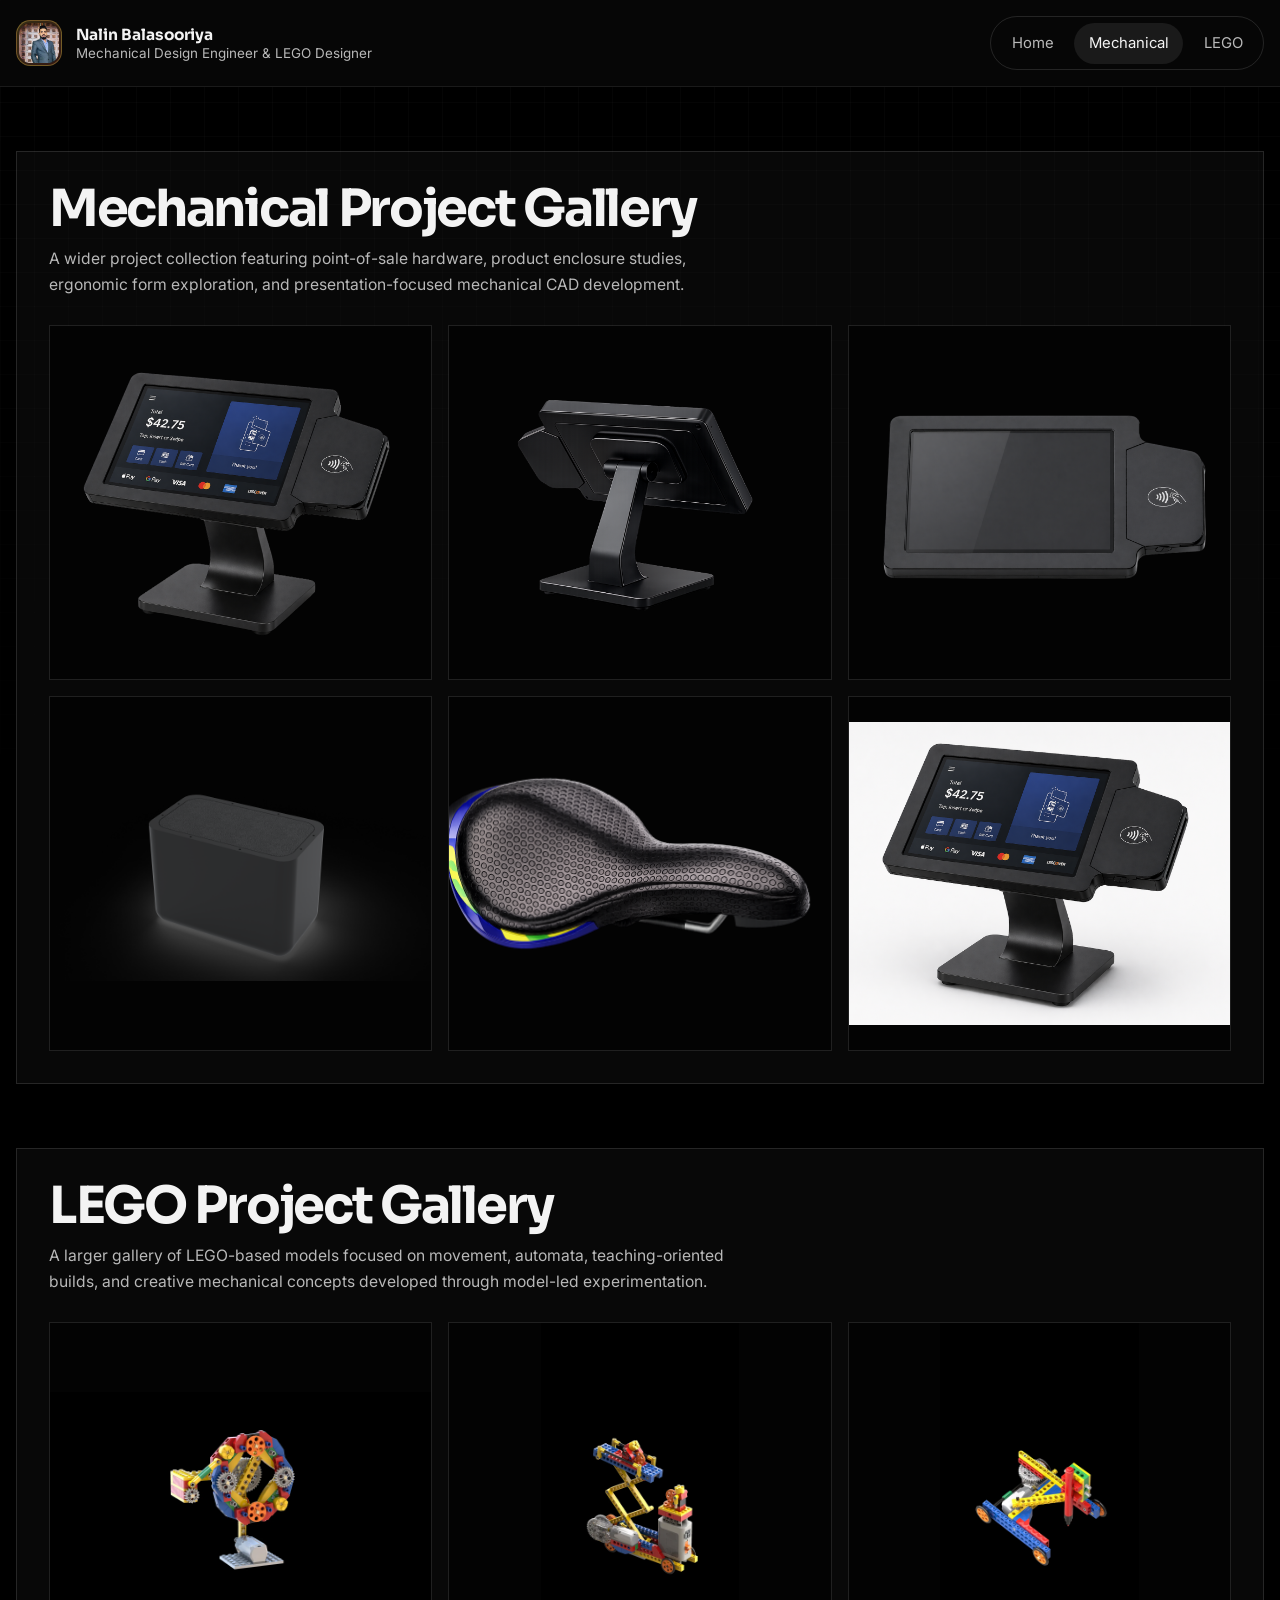
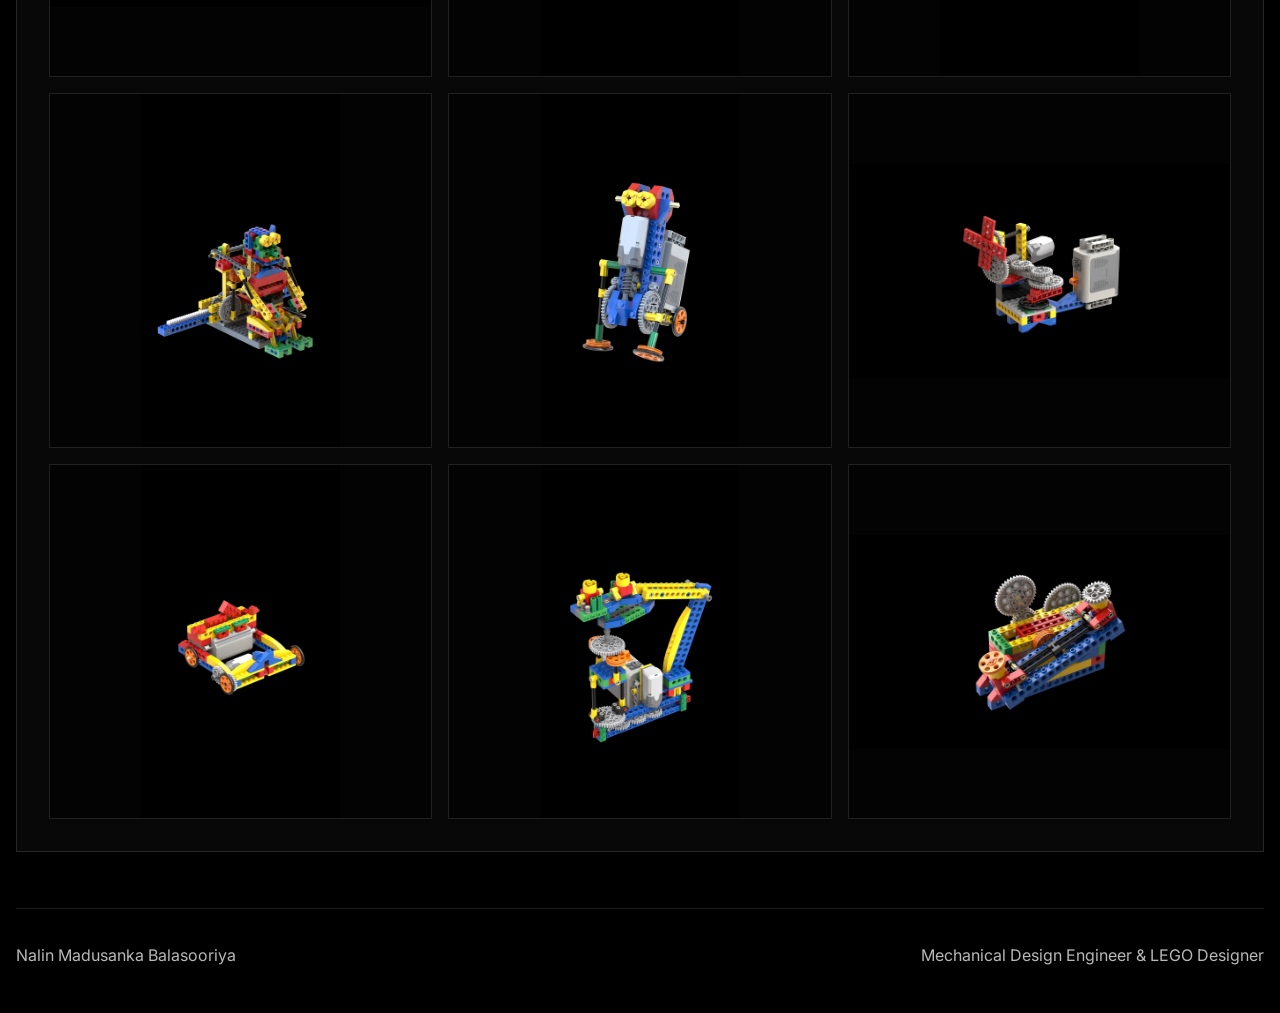
==== commit 95da547e: "Refine square profile photo badge" ====
--- a/projects.html
+++ b/projects.html
@@ -14,7 +14,7 @@
       href="https://fonts.googleapis.com/css2?family=Inter:wght@400;500;600;700;800&family=Sora:wght@600;700;800&display=swap"
       rel="stylesheet"
     />
-    <link rel="stylesheet" href="styles.css?v=5" />
+    <link rel="stylesheet" href="styles.css?v=6" />
   </head>
   <body>
     <header class="topbar">
--- a/styles.css
+++ b/styles.css
@@ -97,19 +97,21 @@
   justify-content: center;
   overflow: hidden;
   flex-shrink: 0;
+  padding: 0.14rem;
   width: 2.9rem;
   height: 2.9rem;
   border: 1px solid rgba(227, 185, 74, 0.36);
-  border-radius: 999px;
+  border-radius: 0.9rem;
   background: linear-gradient(135deg, rgba(227, 185, 74, 0.22), rgba(215, 91, 70, 0.22));
-  box-shadow: 0 10px 24px rgba(0, 0, 0, 0.24);
 }
 
 .brand-mark img {
   width: 100%;
   height: 100%;
+  border-radius: 0.72rem;
   object-fit: cover;
-  object-position: center;
+  object-position: center top;
+  background: rgba(10, 10, 10, 0.92);
   display: block;
 }
 
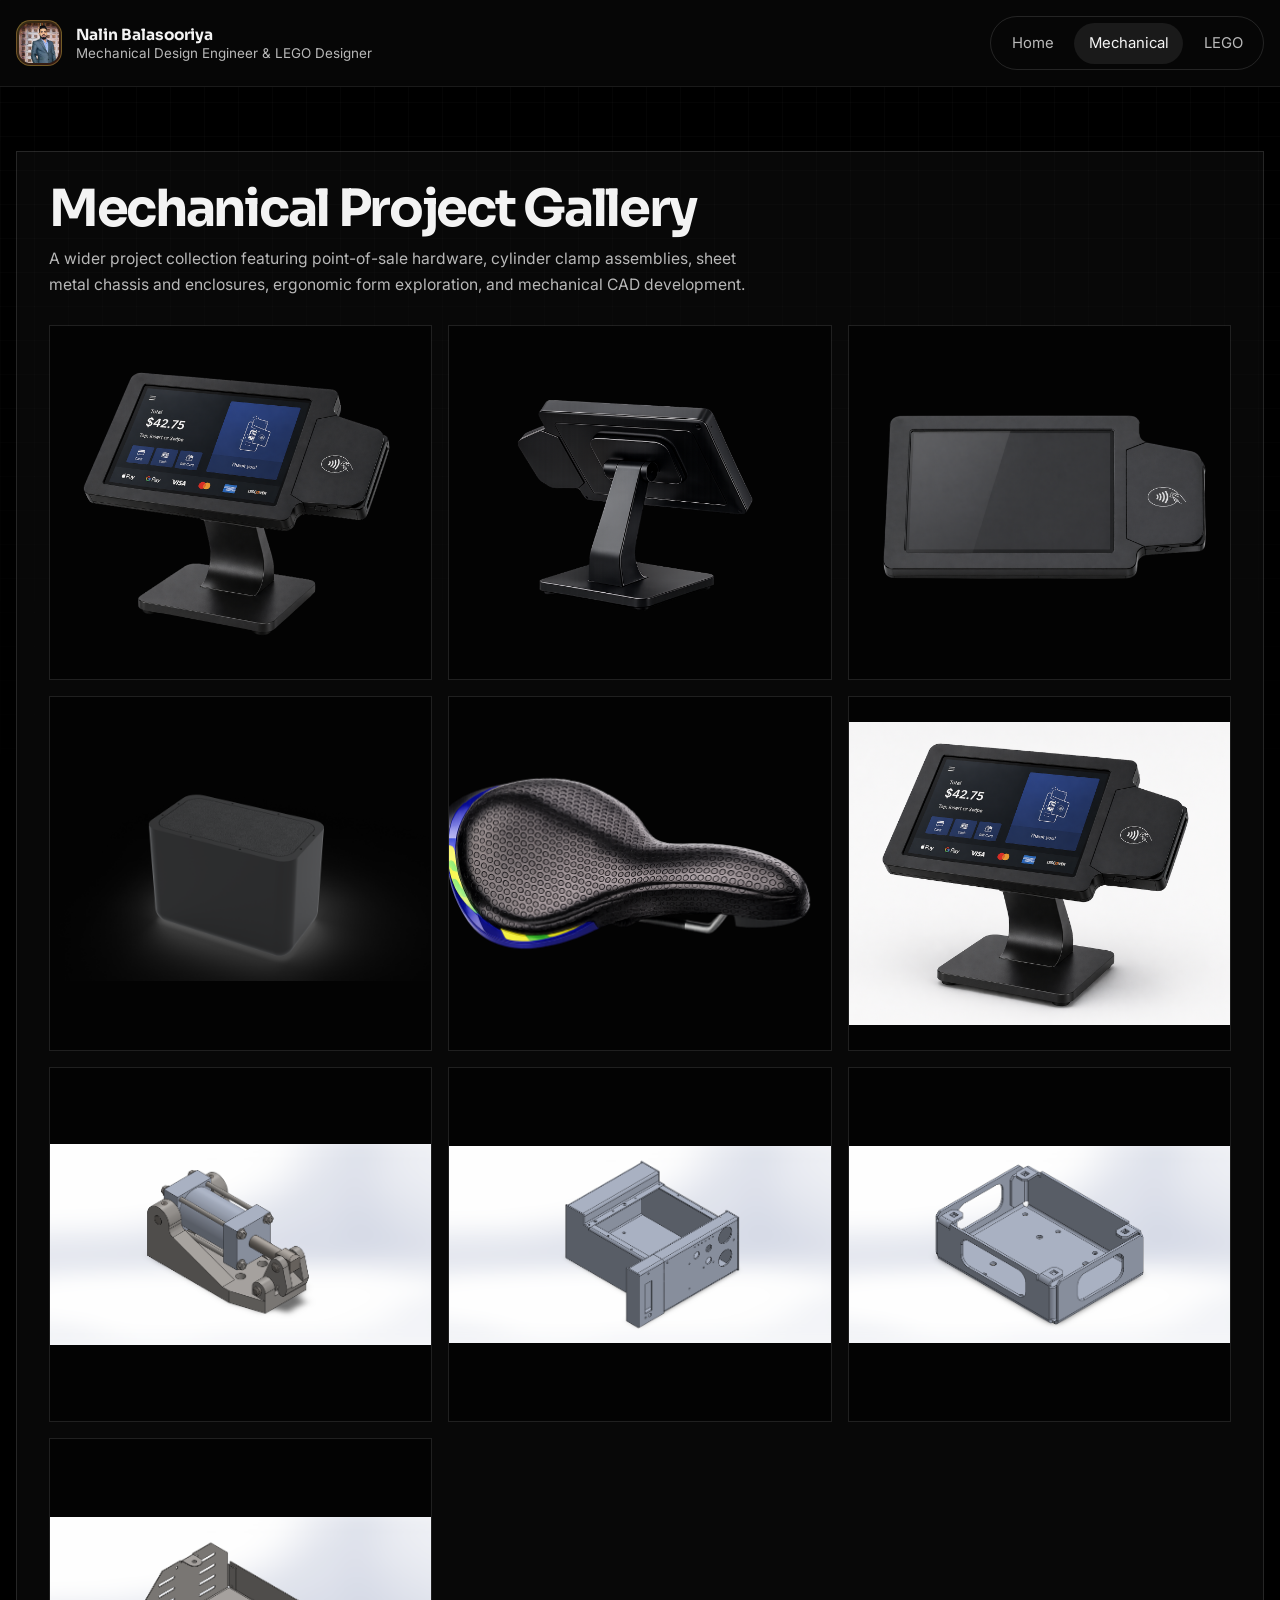
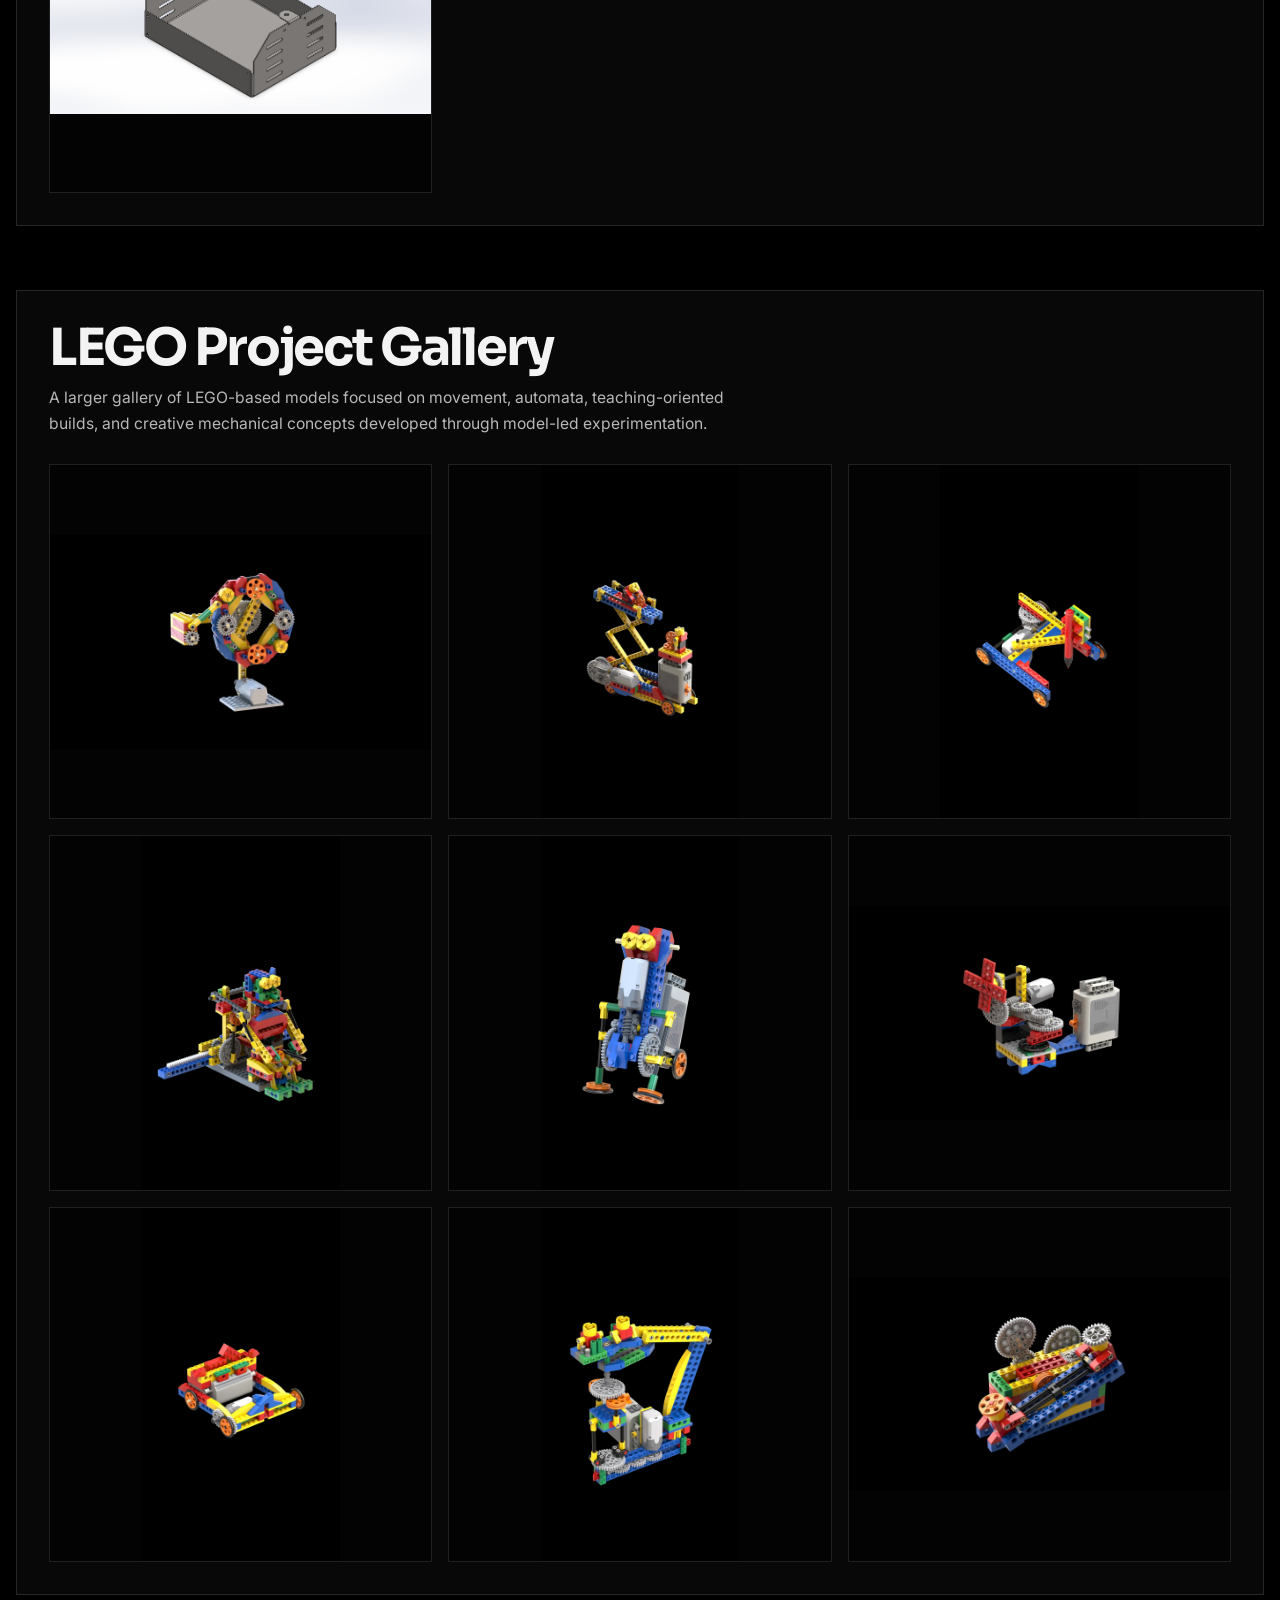
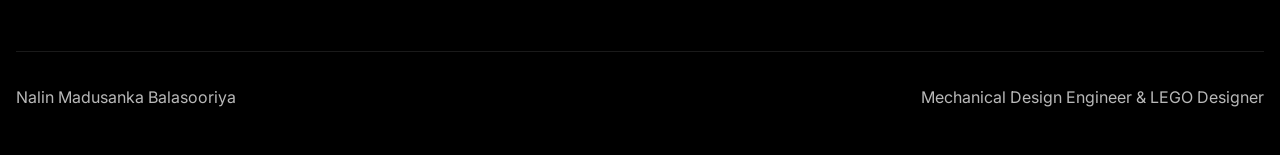
==== commit 1bfeca9d: "Add mechanical CAD images to project gallery" ====
--- a/projects.html
+++ b/projects.html
@@ -64,8 +64,8 @@
                 <h2>Mechanical Project Gallery</h2>
                 <p>
                   A wider project collection featuring point-of-sale hardware,
-                  product enclosure studies, ergonomic form exploration, and
-                  presentation-focused mechanical CAD development.
+                  cylinder clamp assemblies, sheet metal chassis and enclosures,
+                  ergonomic form exploration, and mechanical CAD development.
                 </p>
               </div>
 
@@ -87,6 +87,18 @@
                 </article>
                 <article class="archive-gallery-card">
                   <img src="assets/projects/sample-pos-angle.png" alt="POS machine angled render" loading="lazy" />
+                </article>
+                <article class="archive-gallery-card">
+                  <img src="assets/projects/cylinder-clamp-assembly.png" alt="Cylinder clamp assembly isometric CAD view" loading="lazy" />
+                </article>
+                <article class="archive-gallery-card">
+                  <img src="assets/projects/fd-22553-sheet-metal-chassis.png" alt="FD-22553 sheet metal chassis isometric CAD view" loading="lazy" />
+                </article>
+                <article class="archive-gallery-card">
+                  <img src="assets/projects/sheet-metal-enclosure.png" alt="Sheet metal enclosure isometric CAD view" loading="lazy" />
+                </article>
+                <article class="archive-gallery-card">
+                  <img src="assets/projects/sheet-metal-tray.png" alt="Ventilated sheet metal tray isometric CAD view" loading="lazy" />
                 </article>
               </div>
             </div>
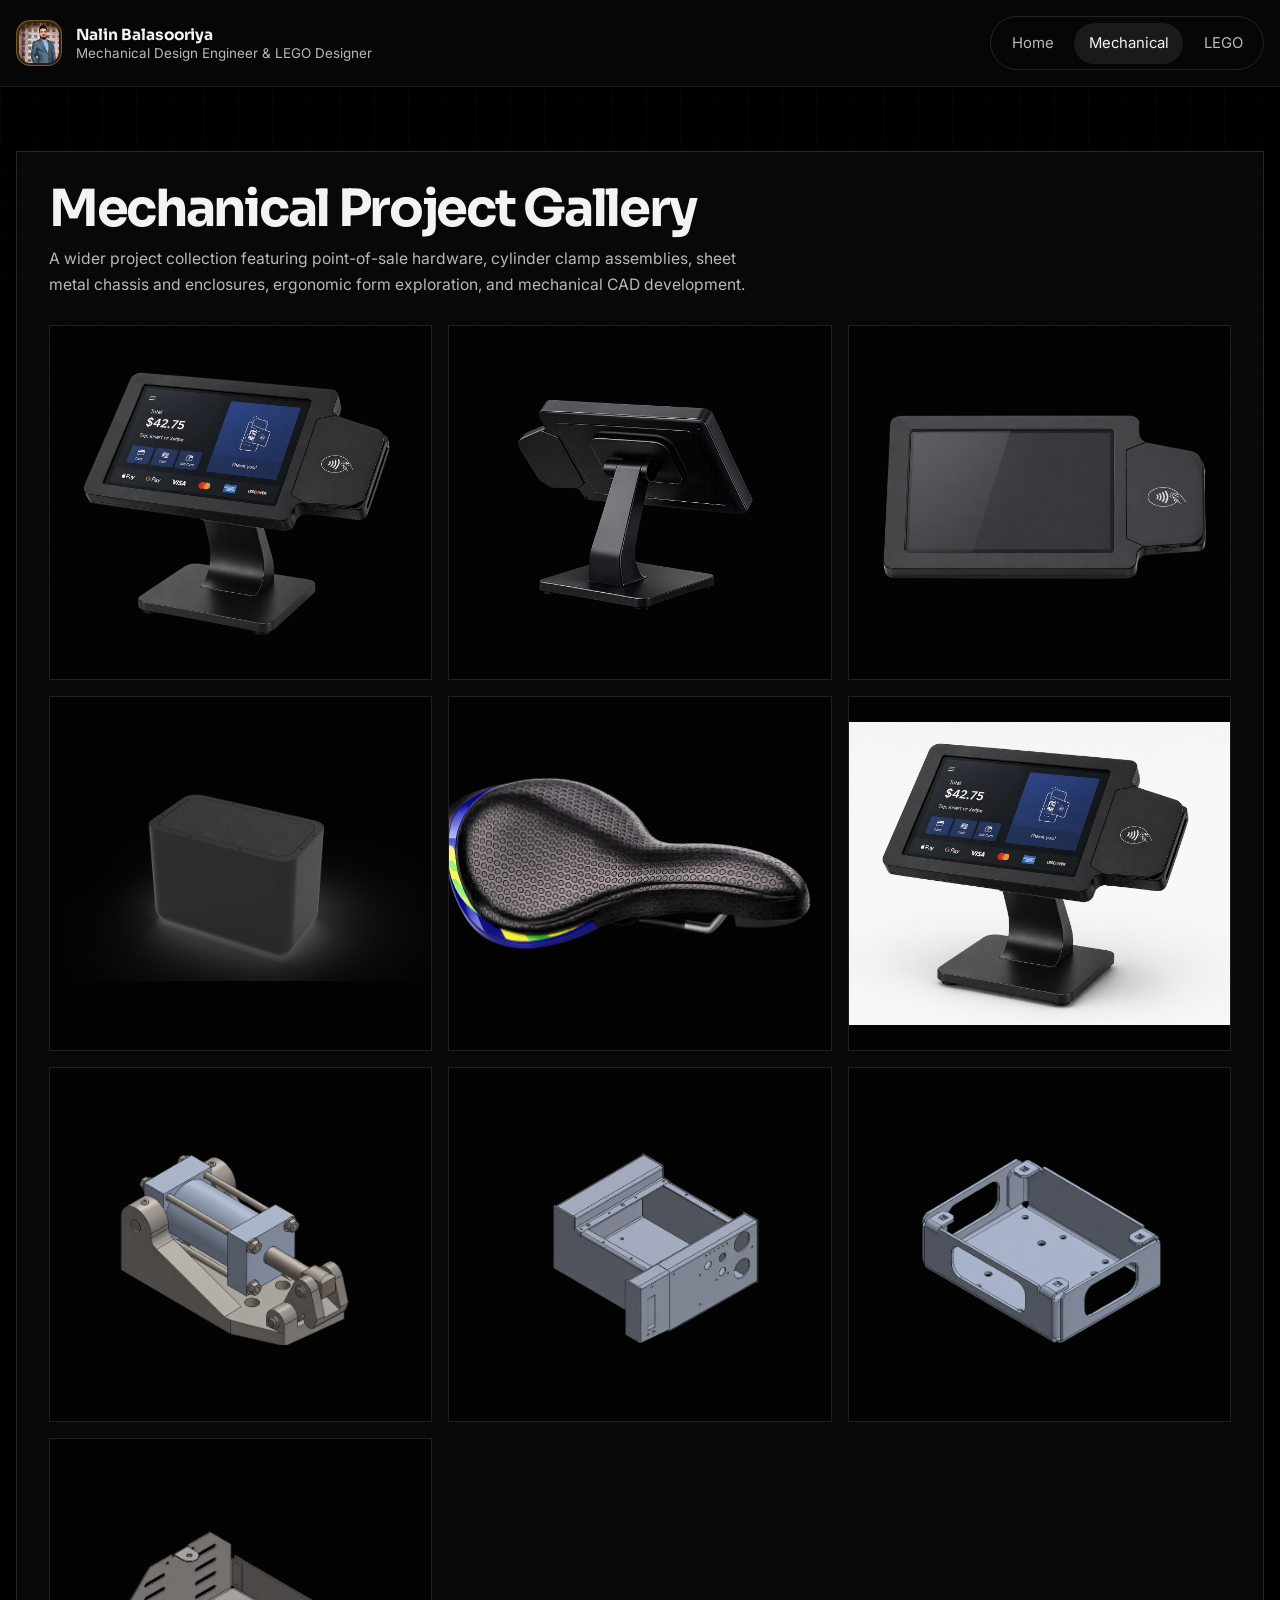
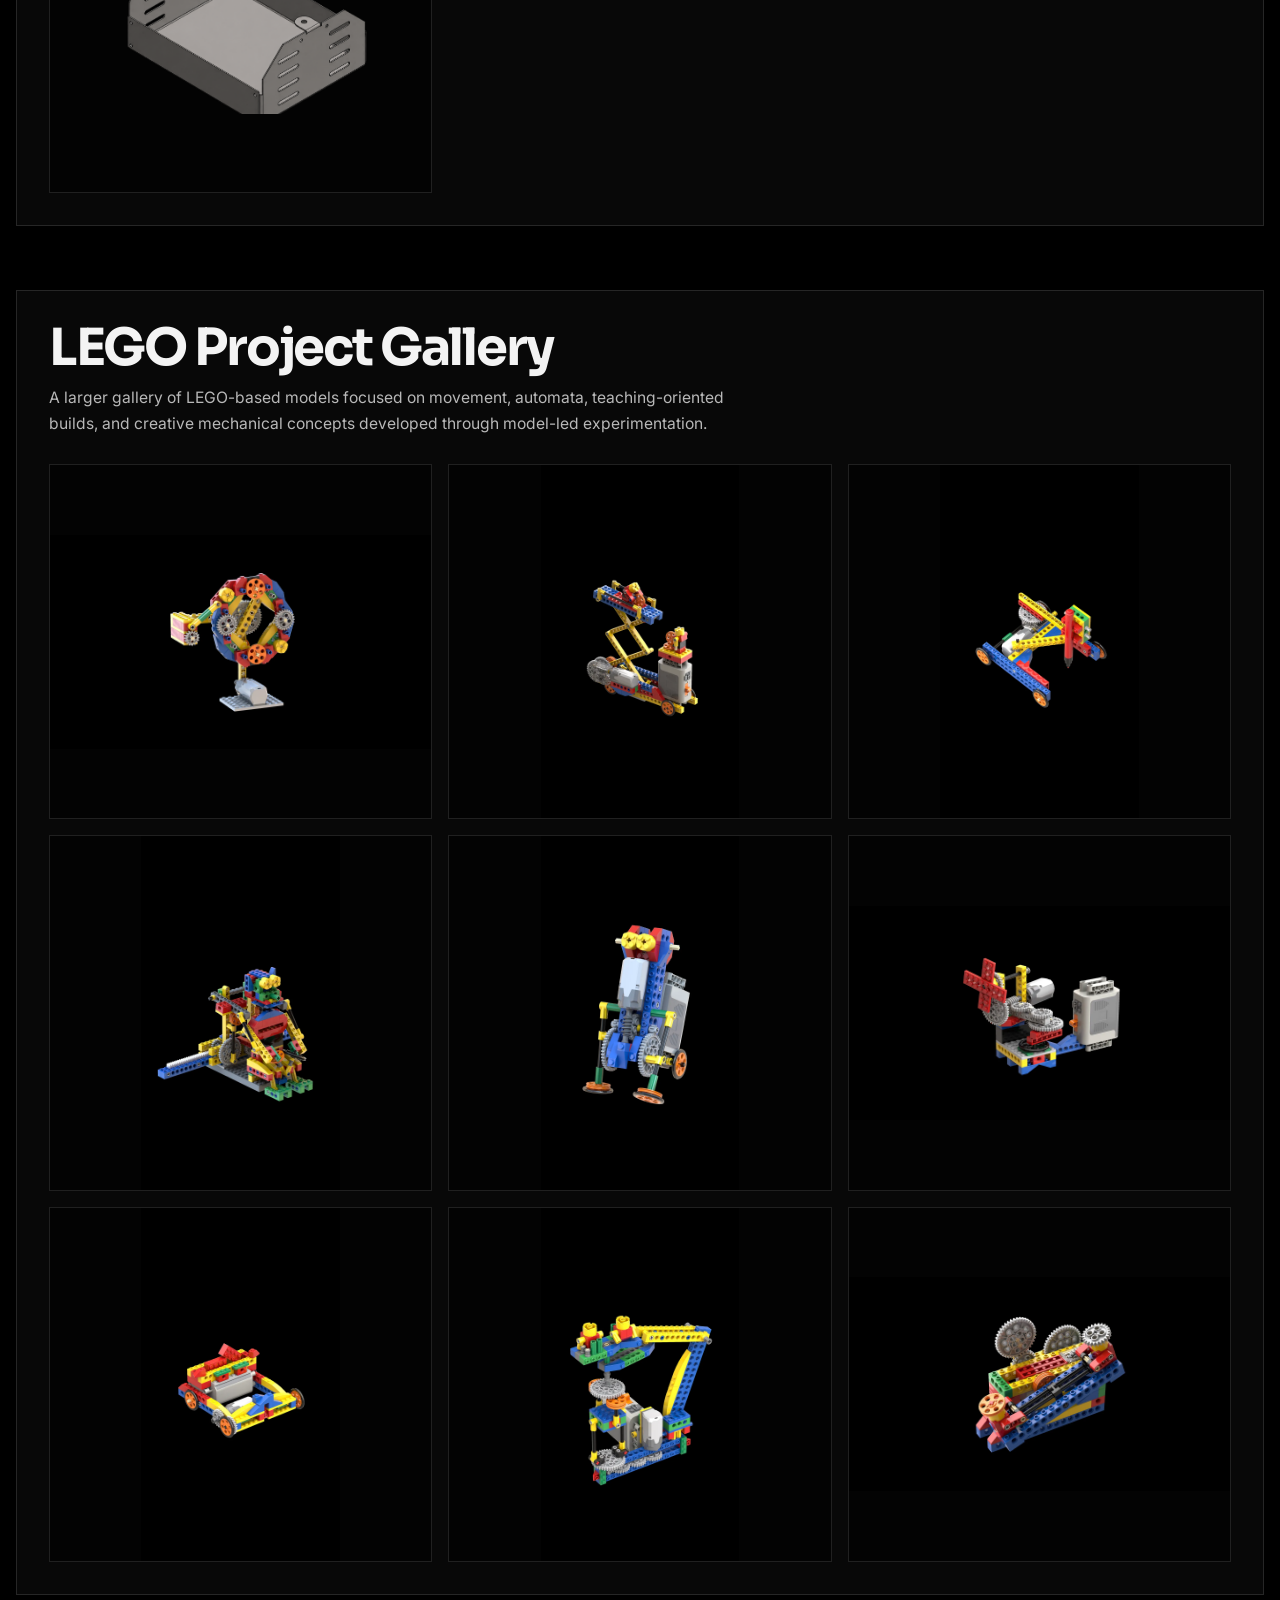
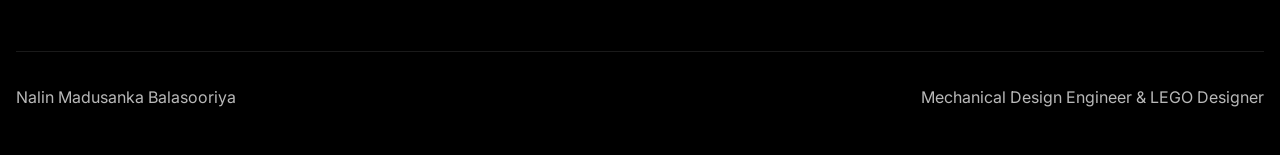
==== commit d4258fca: "Remove backgrounds from mechanical gallery images" ====
--- a/projects.html
+++ b/projects.html
@@ -89,16 +89,16 @@
                   <img src="assets/projects/sample-pos-angle.png" alt="POS machine angled render" loading="lazy" />
                 </article>
                 <article class="archive-gallery-card">
-                  <img src="assets/projects/cylinder-clamp-assembly.png" alt="Cylinder clamp assembly isometric CAD view" loading="lazy" />
+                  <img src="assets/projects/cylinder-clamp-assembly.png?v=2" alt="Cylinder clamp assembly isometric CAD view" loading="lazy" />
                 </article>
                 <article class="archive-gallery-card">
-                  <img src="assets/projects/fd-22553-sheet-metal-chassis.png" alt="FD-22553 sheet metal chassis isometric CAD view" loading="lazy" />
+                  <img src="assets/projects/fd-22553-sheet-metal-chassis.png?v=2" alt="FD-22553 sheet metal chassis isometric CAD view" loading="lazy" />
                 </article>
                 <article class="archive-gallery-card">
-                  <img src="assets/projects/sheet-metal-enclosure.png" alt="Sheet metal enclosure isometric CAD view" loading="lazy" />
+                  <img src="assets/projects/sheet-metal-enclosure.png?v=2" alt="Sheet metal enclosure isometric CAD view" loading="lazy" />
                 </article>
                 <article class="archive-gallery-card">
-                  <img src="assets/projects/sheet-metal-tray.png" alt="Ventilated sheet metal tray isometric CAD view" loading="lazy" />
+                  <img src="assets/projects/sheet-metal-tray.png?v=2" alt="Ventilated sheet metal tray isometric CAD view" loading="lazy" />
                 </article>
               </div>
             </div>
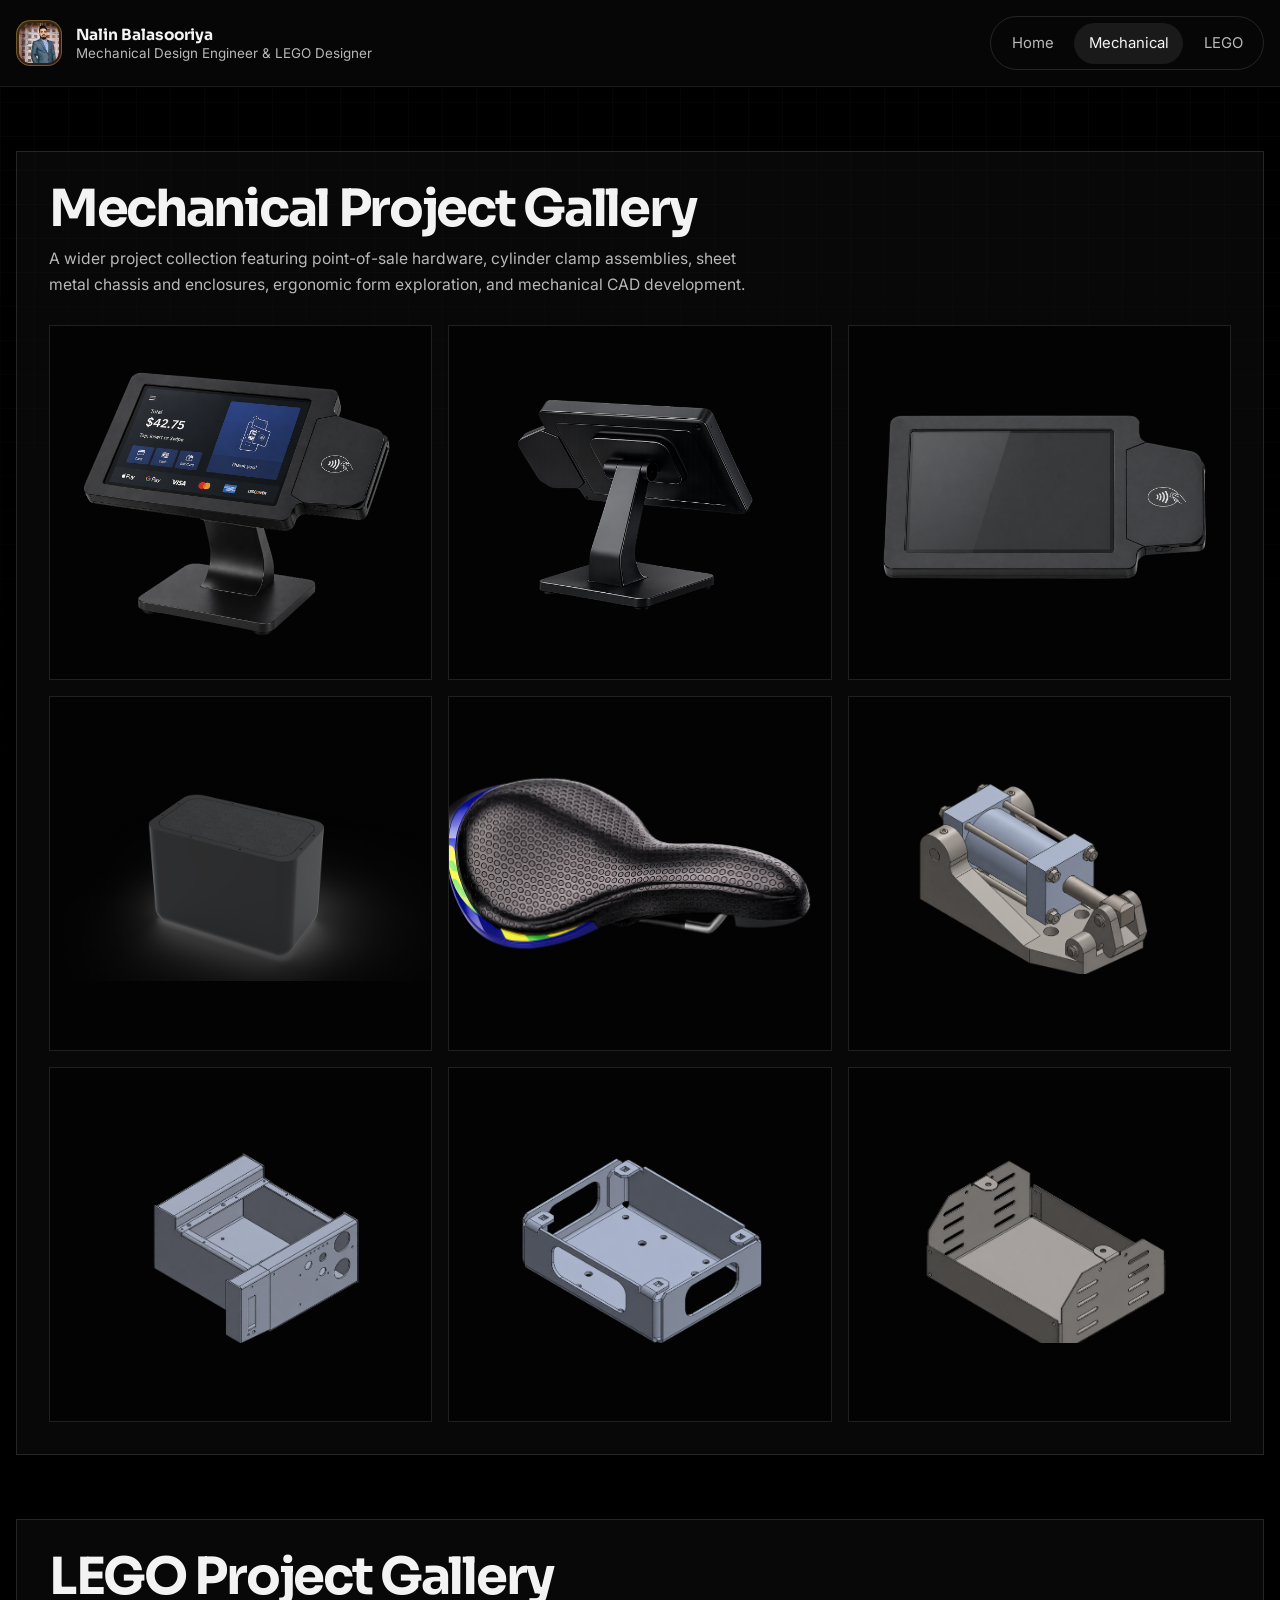
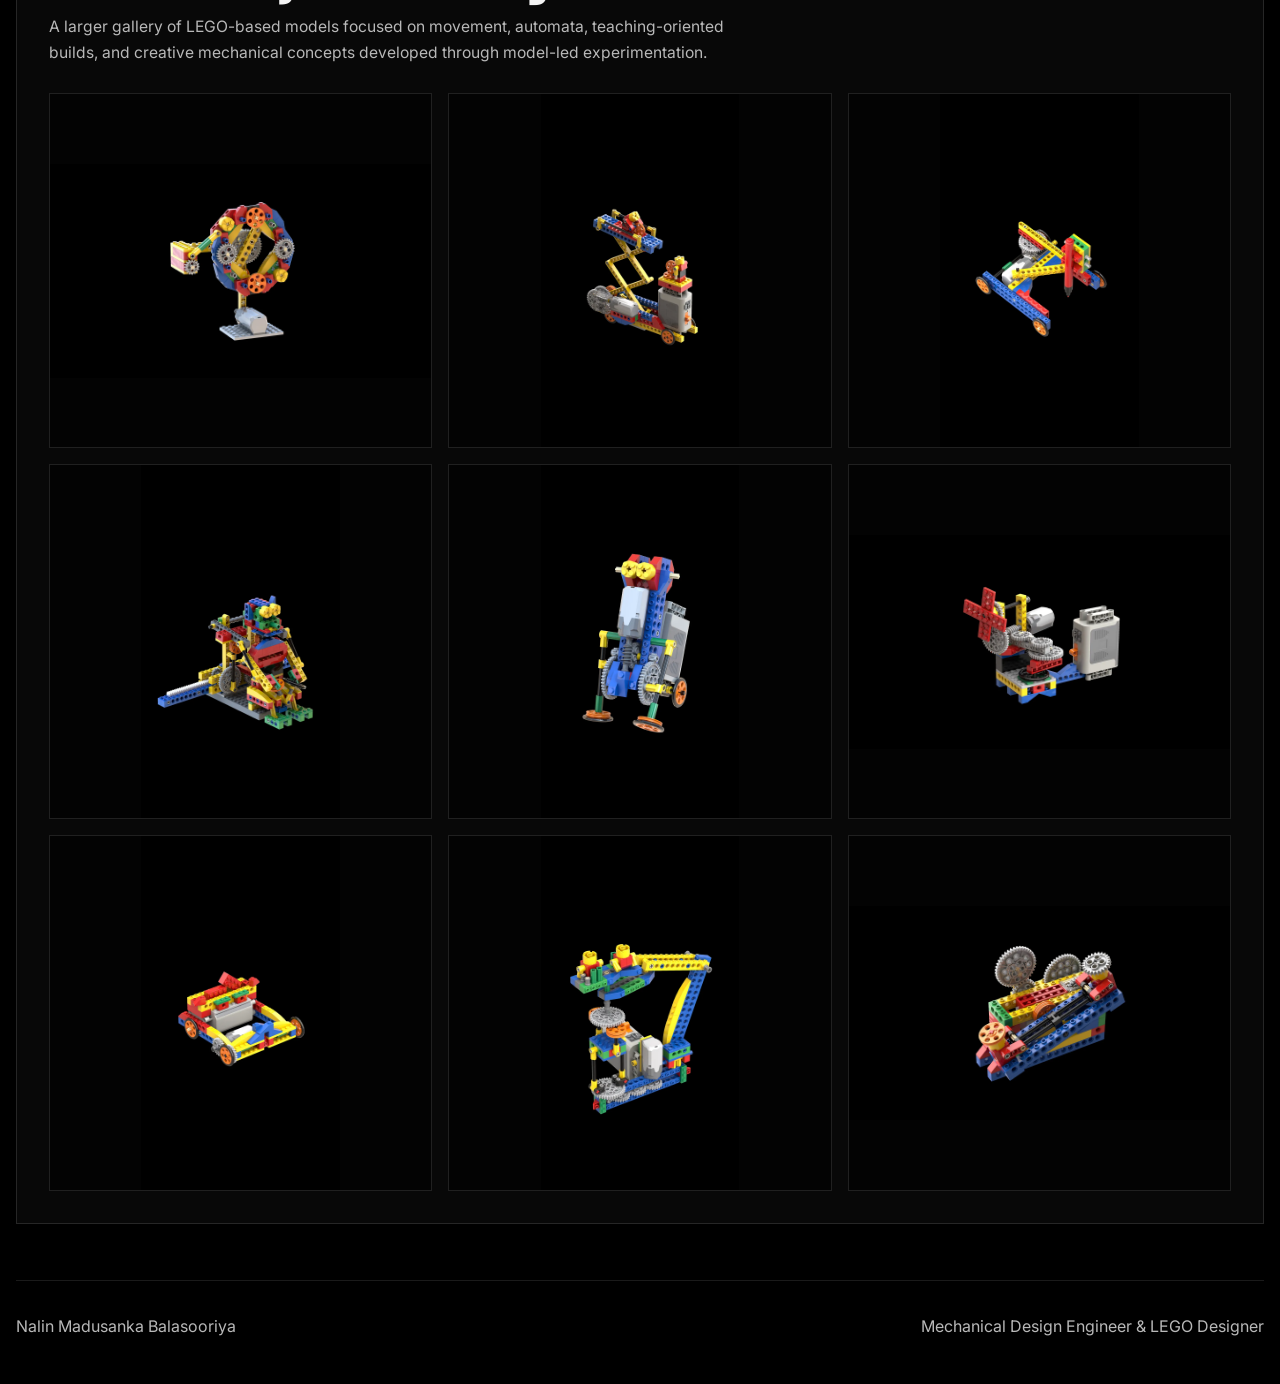
==== commit 67a29780: "Remove angled POS image from mechanical gallery" ====
--- a/projects.html
+++ b/projects.html
@@ -86,9 +86,6 @@
                   <img src="assets/projects/sample-seat.png" alt="Seat design render" loading="lazy" />
                 </article>
                 <article class="archive-gallery-card">
-                  <img src="assets/projects/sample-pos-angle.png" alt="POS machine angled render" loading="lazy" />
-                </article>
-                <article class="archive-gallery-card">
                   <img src="assets/projects/cylinder-clamp-assembly.png?v=2" alt="Cylinder clamp assembly isometric CAD view" loading="lazy" />
                 </article>
                 <article class="archive-gallery-card">
